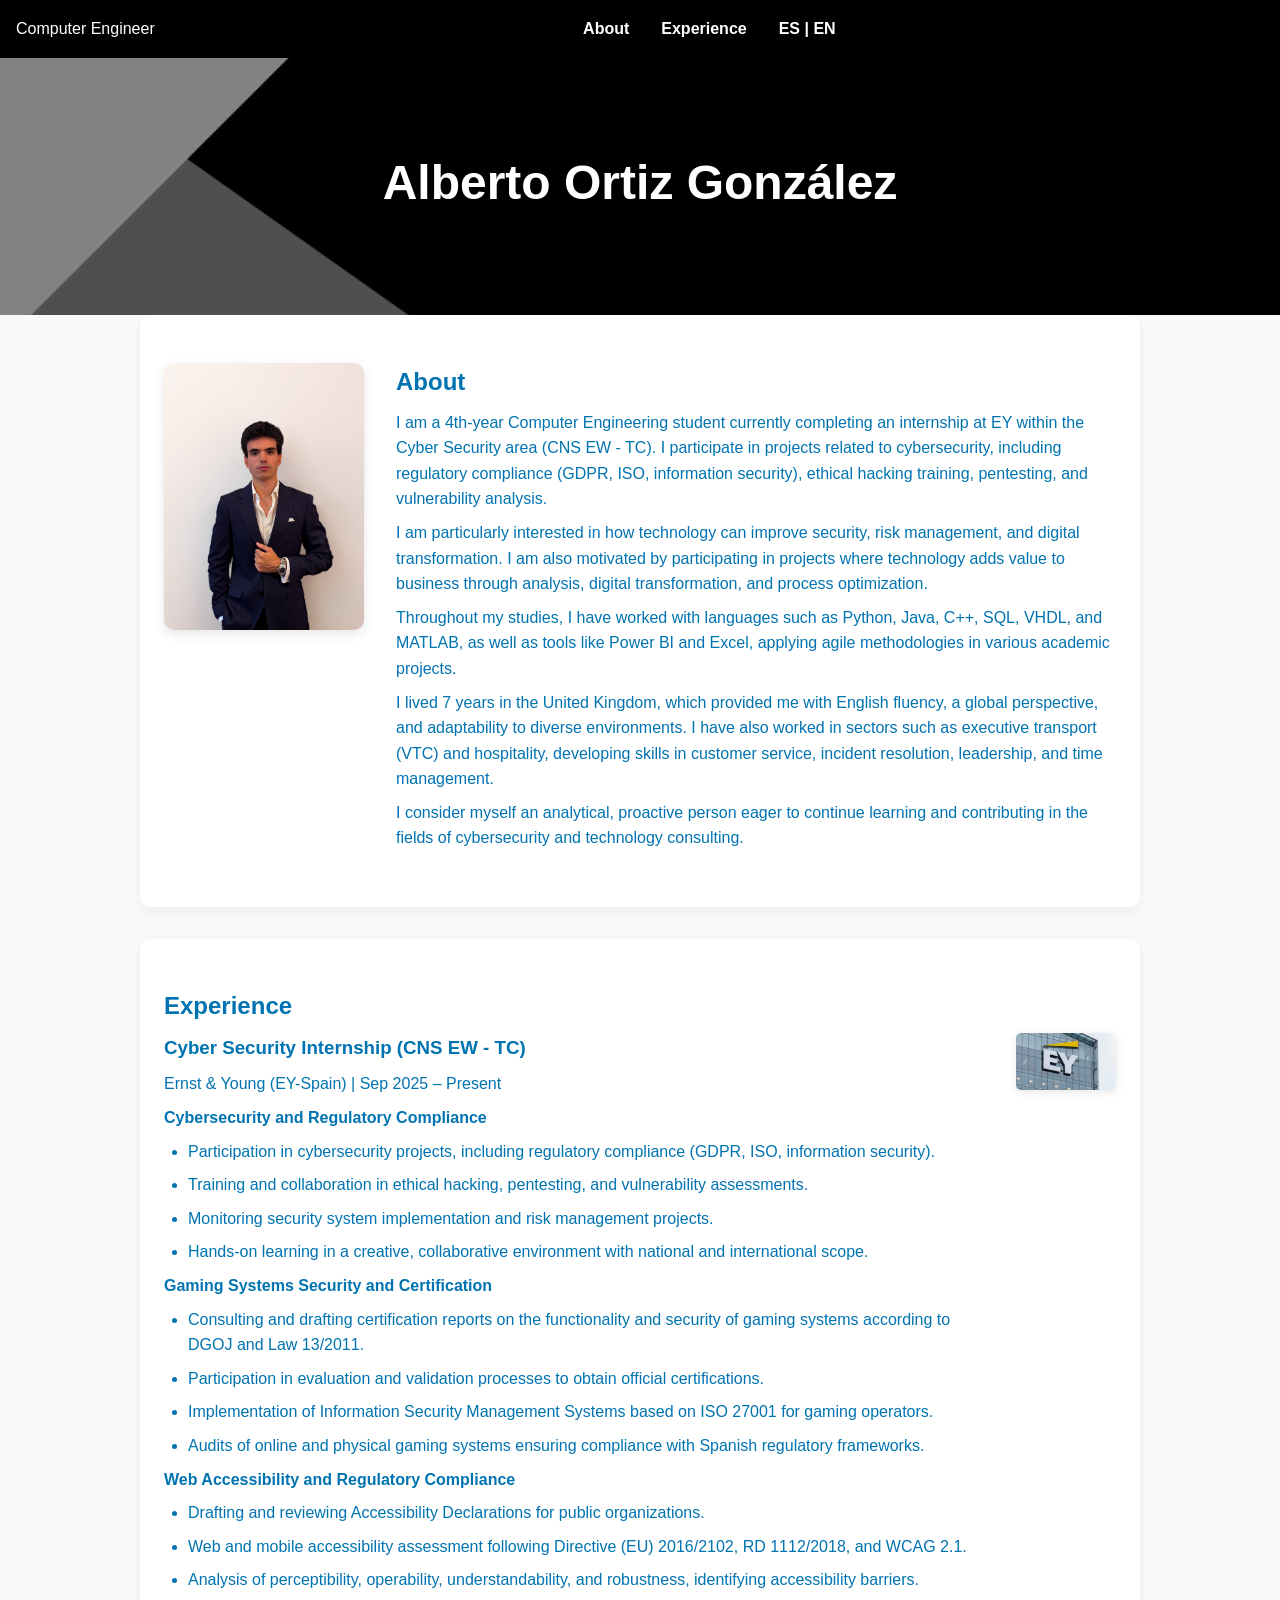
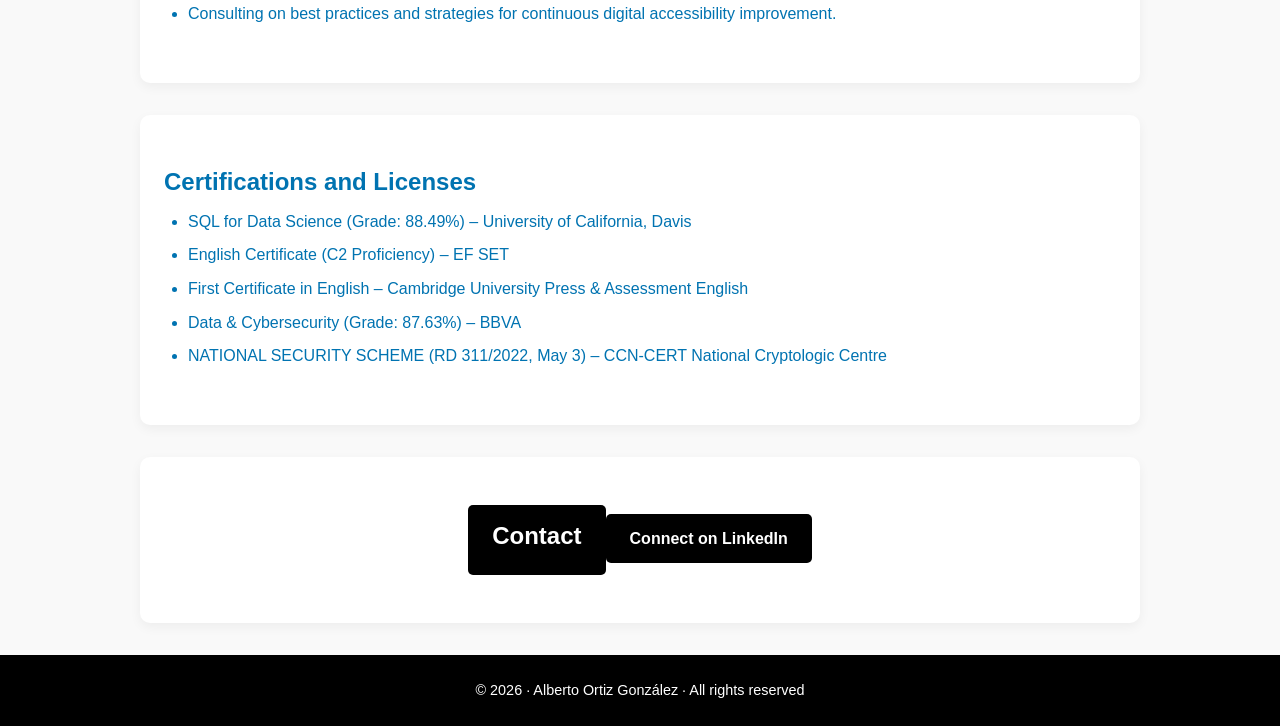
==== indexEN.html @ 2278880a "Add initial HTML structure for personal website" ====
<!DOCTYPE html>
<html lang="en">
<head>
<meta charset="UTF-8">
<meta name="viewport" content="width=device-width, initial-scale=1.0">
<title>Alberto Ortiz González</title>

<!-- Favicon -->
<link rel="icon" type="image/png" href="img/favicon.png" />

<style>
/* Reset */
* {
    margin: 0;
    padding: 0;
    box-sizing: border-box;
    font-family: Arial, sans-serif;
}

body {
    line-height: 1.6;
    background-color: #f9f9f9;
    color: #333;
}

a {
    text-decoration: none;
    color: #0073b1;
}

h1,h2,h3,h4 {
    margin-bottom: 0.5rem;
}

p, li {
    margin-bottom: 0.5rem;
}

ul {
    padding-left: 1.5rem;
}

/* Header */
header {
    background-color: #000;
    color: #fff;
    display: flex;
    justify-content: space-between;
    align-items: center;
    padding: 1rem;
    position: sticky;
    top: 0;
    z-index: 1000;
}

.nav-links {
    display: flex;
    gap: 2rem;
    align-items: center;
}

.nav-links a {
    color: #fff;
    font-weight: bold;
}

.nav-links a:hover {
    text-decoration: underline;
}

/* Language selector */
.lang-switch {
    color: #fff;
    font-weight: bold;
    cursor: pointer;
}

.lang-switch span {
    margin-left: 8px;
}

.lang-switch span:hover {
    text-decoration: underline;
}

/* Hamburger */
.menu-toggle {
    display: none;
    flex-direction: column;
    cursor: pointer;
    gap: 4px;
}

.menu-toggle span {
    width: 25px;
    height: 3px;
    background-color: #fff;
    display: block;
}

/* Hero */
.hero-banner {
    background-image: url('img/banner.jpeg');
    background-size: cover;
    background-position: center;
    background-repeat: no-repeat;
    padding: 6rem 1rem;
    text-align: center;
    color: #fff;
    position: relative;
}

.hero-banner::after {
    content: "";
    position: absolute;
    top:0;
    left:0;
    width:100%;
    height:100%;
    background: rgba(0,0,0,0.4);
    z-index: 1;
}

.hero-banner h1 {
    position: relative;
    z-index: 2;
    font-size: 3rem;
    line-height: 1.2;
}

/* Sections */
section {
    padding: 3rem 1.5rem;
    max-width: 1000px;
    margin: 0 auto 2rem auto;
    background-color: #fff;
    border-radius: 10px;
    box-shadow: 0 4px 12px rgba(0,0,0,0.05);
}

/* About */
.about-block {
    display: flex;
    gap: 2rem;
    flex-wrap: wrap;
    align-items: flex-start;
}

.about-img img {
    width: 200px;
    border-radius: 10px;
    object-fit: cover;
    box-shadow: 0 4px 12px rgba(0,0,0,0.1);
}

.about-text {
    flex: 1;
}

/* Experience */
.experience-block {
    display: flex;
    gap: 1.5rem;
    flex-wrap: wrap;
    align-items: flex-start;
}

.experience-text {
    flex: 1;
}

.experience-img img {
    width: 100px;
    border-radius: 5px;
    object-fit: contain;
    box-shadow: 0 2px 8px rgba(0,0,0,0.1);
}

/* Contact */
.contact {
    text-align: center;
    padding: 3rem 1.5rem;
    background-color: #fff;
    color: #333;
    border-radius: 10px;
    box-shadow: 0 4px 12px rgba(0,0,0,0.05);
}

.contact a {
    display: inline-block;
    background-color: #000;
    color: #fff;
    padding: 0.75rem 1.5rem;
    border-radius: 5px;
    font-weight: bold;
    transition: 0.3s;
}

.contact a:hover {
    background-color: #333;
}

/* Footer */
footer {
    background-color: #000;
    color: #fff;
    text-align: center;
    padding: 1.5rem;
    margin-top: 2rem;
    font-size: 0.9rem;
}

/* Responsive */
@media (max-width: 800px) {
    .nav-links {
        display: none;
        flex-direction: column;
        gap: 1rem;
        width: 100%;
        text-align: center;
        background-color: #000;
        position: absolute;
        top: 100%;
        left: 0;
        padding: 1rem 0;
    }

    .nav-links.show {
        display: flex;
    }

    .menu-toggle {
        display: flex;
    }

    .about-block, .experience-block {
        flex-direction: column;
        align-items: center;
    }

    .about-img img, .experience-img img {
        margin-bottom: 1rem;
    }

    .hero-banner h1 {
        font-size: 2rem;
    }
}
</style>
</head>
<body>

<header>
    <div>Computer Engineer</div>

    <div class="menu-toggle" onclick="toggleMenu()">
        <span></span><span></span><span></span>
    </div>

    <nav class="nav-links">
        <a href="#about">About</a>
        <a href="#experience">Experience</a>
        <a href="#class="lang-switch">
            <span onclick="window.location.href='indexES.html'">ES</span> |
            <span>EN</span>
        </div>
    </nav>
</header>

<div class="hero-banner">
    <h1>Alberto Ortiz González</h1>
</div>

<!-- ABOUT -->
<section id="about">
    <div class="about-block">
        <div class="about-img">
            <img src="img/mi-foto.jpg" alt="Picture of Alberto Ortiz">
        </div>

        <div class="about-text">
            <h2>About</h2>

            <p>I am a 4th-year Computer Engineering student currently completing an internship at EY within the Cyber Security area (CNS EW - TC). I participate in projects related to cybersecurity, including regulatory compliance (GDPR, ISO, information security), ethical hacking training, pentesting, and vulnerability analysis.</p>

            <p>I am particularly interested in how technology can improve security, risk management, and digital transformation. I am also motivated by participating in projects where technology adds value to business through analysis, digital transformation, and process optimization.</p>

            <p>Throughout my studies, I have worked with languages such as Python, Java, C++, SQL, VHDL, and MATLAB, as well as tools like Power BI and Excel, applying agile methodologies in various academic projects.</p>

            <p>I lived 7 years in the United Kingdom, which provided me with English fluency, a global perspective, and adaptability to diverse environments. I have also worked in sectors such as executive transport (VTC) and hospitality, developing skills in customer service, incident resolution, leadership, and time management.</p>

            <p>I consider myself an analytical, proactive person eager to continue learning and contributing in the fields of cybersecurity and technology consulting.</p>
        </div>
    </div>
</section>

<!-- EXPERIENCE -->
<section id="experience">
    <h2>Experience</h2>

    <div class="experience-block">
        <div class="experience-text">

            <h3>Cyber Security Internship (CNS EW - TC)</h3>
            <p>Ernst & Young (EY-Spain) | Sep 2025 – Present</p>

            <h4>Cybersecurity and Regulatory Compliance</h4>
            <ul>
                <li>Participation in cybersecurity projects, including regulatory compliance (GDPR, ISO, information security).</li>
                <li>Training and collaboration in ethical hacking, pentesting, and vulnerability assessments.</li>
                <li>Monitoring security system implementation and risk management projects.</li>
                <li>Hands-on learning in a creative, collaborative environment with national and international scope.</li>
            </ul>

            <h4>Gaming Systems Security and Certification</h4>
            <ul>
                <li>Consulting and drafting certification reports on the functionality and security of gaming systems according to DGOJ and Law 13/2011.</li>
                <li>Participation in evaluation and validation processes to obtain official certifications.</li>
                <li>Implementation of Information Security Management Systems based on ISO 27001 for gaming operators.</li>
                <li>Audits of online and physical gaming systems ensuring compliance with Spanish regulatory frameworks.</li>
            </ul>

            <h4>Web Accessibility and Regulatory Compliance</h4>
            <ul>
                <li>Drafting and reviewing Accessibility Declarations for public organizations.</li>
                <li>Web and mobile accessibility assessment following Directive (EU) 2016/2102, RD 1112/2018, and WCAG 2.1.</li>
                <li>Analysis of perceptibility, operability, understandability, and robustness, identifying accessibility barriers.</li>
                <li>Consulting on best practices and strategies for continuous digital accessibility improvement.</li>
            </ul>

        </div>

        <div class="experience-img">
            <img src="img/ey.jpg" alt="EY Logo">
        </div>
    </div>
</section>

<!-- CERTIFICATIONS -->
<section id="certifications">
    <h2>Certifications and Licenses</h2>
    <ul>
        <li>SQL for Data Science (Grade: 88.49%) – University of California, Davis</li>
        <li>English Certificate (C2 Proficiency) – EF SET</li>
        <li>First Certificate in English – Cambridge University Press & Assessment English</li>
        <li>Data & Cybersecurity (Grade: 87.63%) – BBVA</li>
        <li>NATIONAL SECURITY SCHEME (RD 311/2022, May 3) – CCN-CERT National Cryptologic Centre</li>
    </ul>
</section>

<!-- CONTACT -->
<section id="contact" class="contact">
    <h2>Contact</h2>
    <a href="https://www.linkedin.com/in/alberto-ortiz-gonzalez" target="_blank">Connect on LinkedIn</a>
</section>

<!-- FOOTER -->
<footer>
    © 2026 · Alberto Ortiz González · All rights reserved
</footer>

<script>
function toggleMenu() {
    const nav = document.querySelector('.nav-links');
    nav.classList.toggle('show');
}
</script>

</body>
</html>
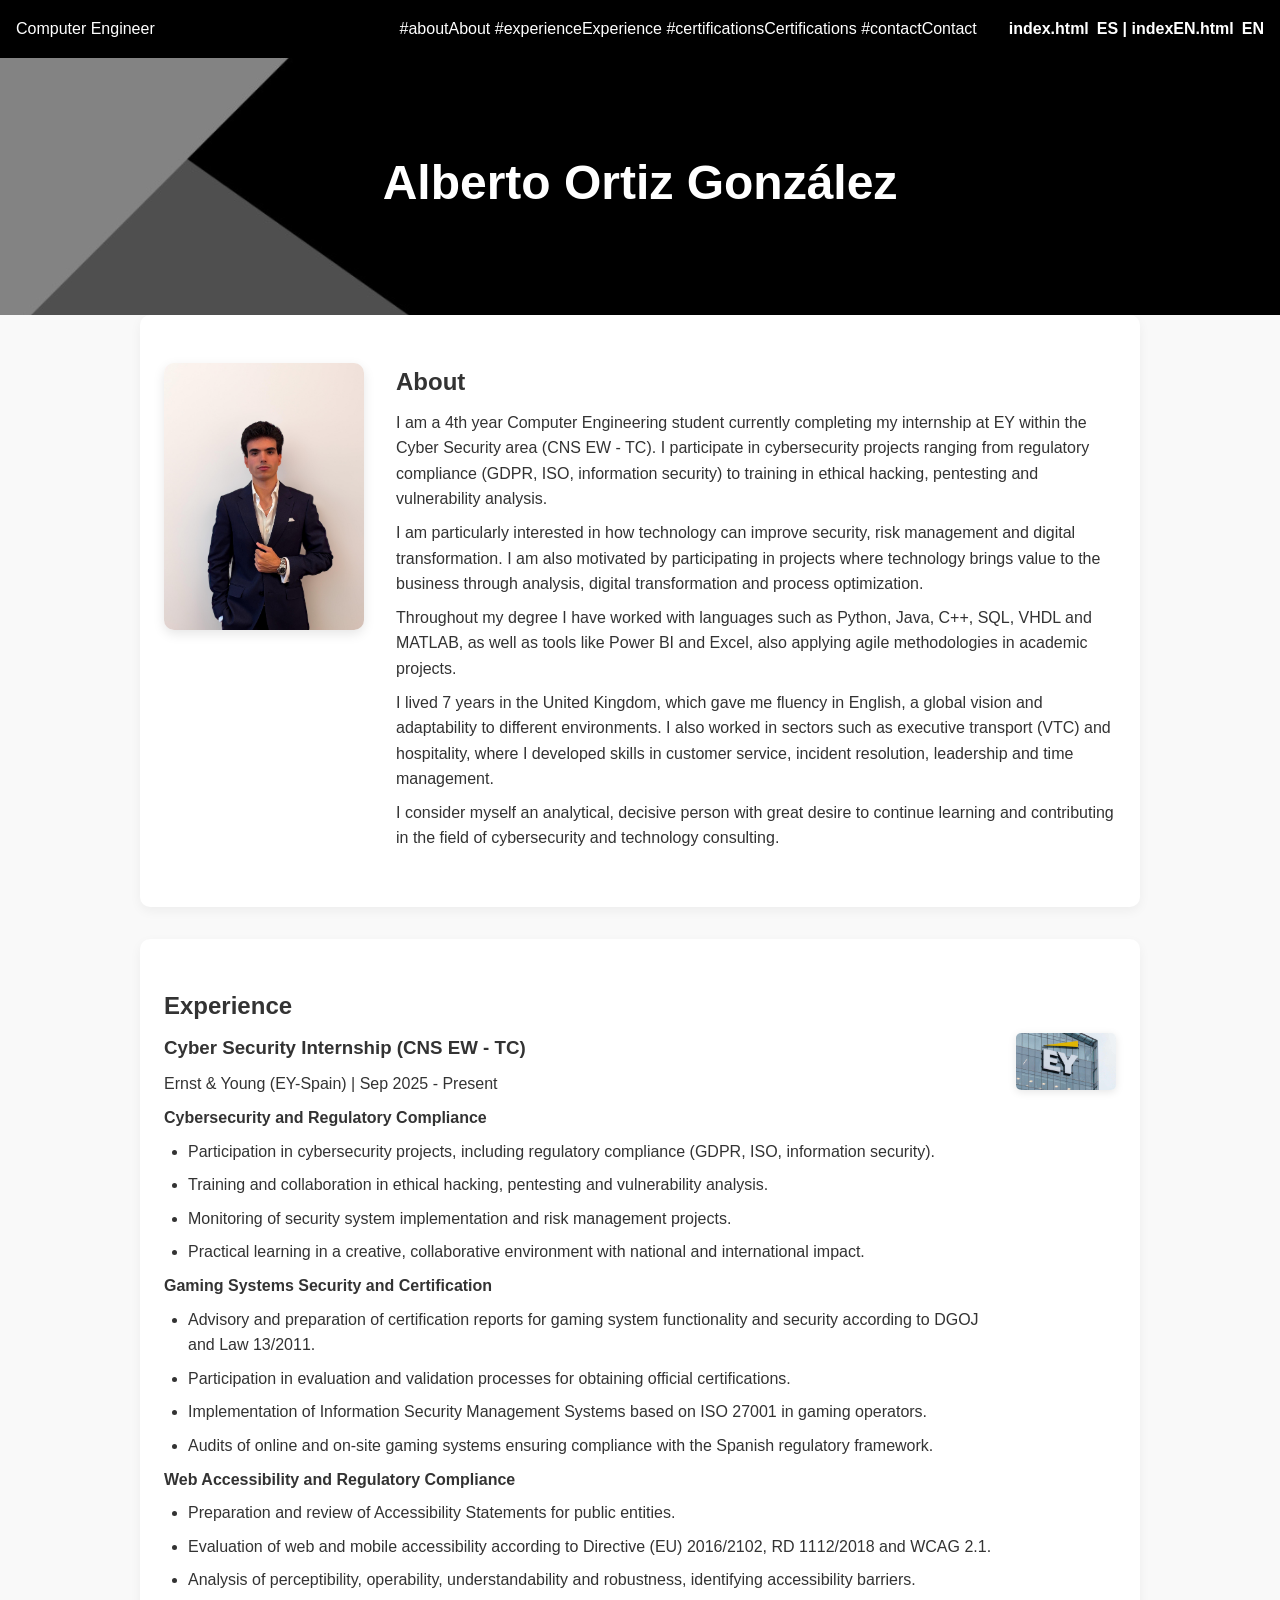
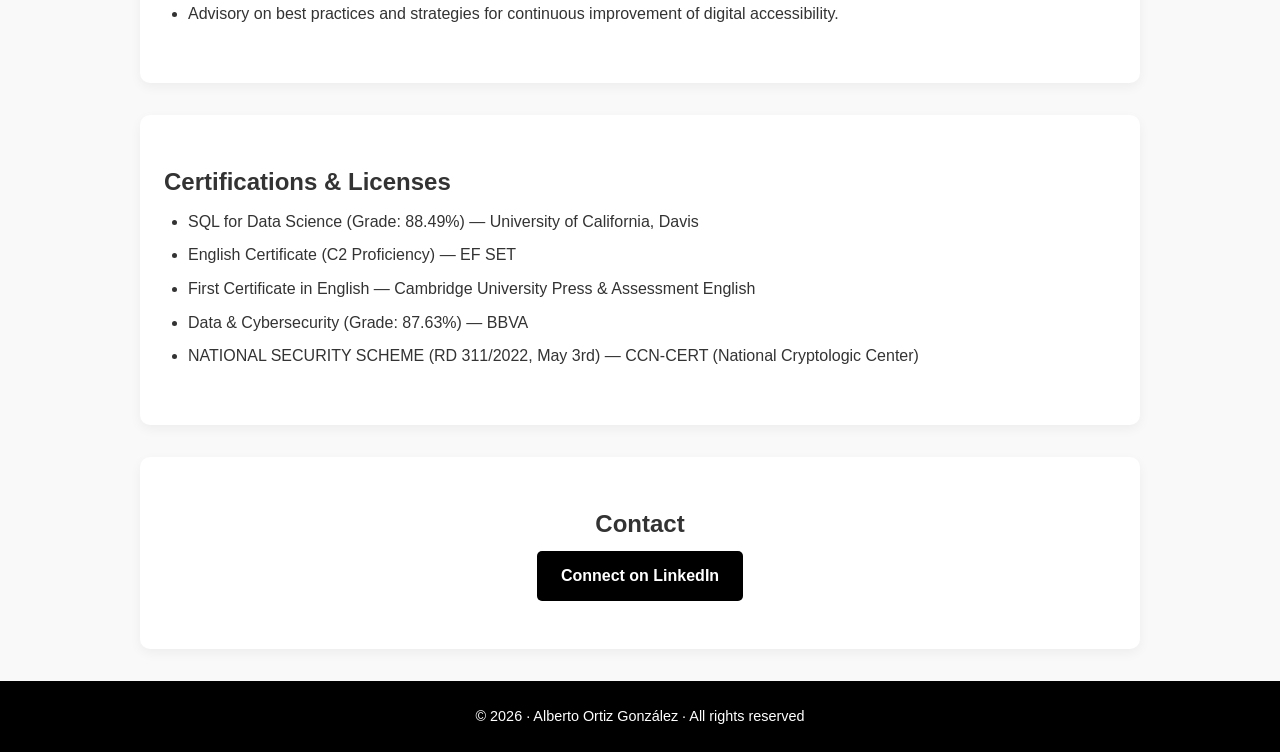
==== commit de4153e0: "Update indexEN.html with SEO and content changes" ====
--- a/indexEN.html
+++ b/indexEN.html
@@ -7,6 +7,10 @@
 
 <!-- Favicon -->
 <link rel="icon" type="image/png" href="img/favicon.png" />
+
+<!-- SEO -->
+<meta name="description" content="Professional portfolio of Alberto Ortiz González, Computer Engineer specializing in Cybersecurity, regulatory compliance, accessibility and ethical hacking.">
+<meta name="author" content="Alberto Ortiz González">
 
 <style>
 /* Reset */
@@ -68,7 +72,7 @@
     text-decoration: underline;
 }
 
-/* Language selector */
+/* Language switch */
 .lang-switch {
     color: #fff;
     font-weight: bold;
@@ -83,7 +87,7 @@
     text-decoration: underline;
 }
 
-/* Hamburger */
+/* Hamburger button */
 .menu-toggle {
     display: none;
     flex-direction: column;
@@ -98,7 +102,7 @@
     display: block;
 }
 
-/* Hero */
+/* Hero banner */
 .hero-banner {
     background-image: url('img/banner.jpeg');
     background-size: cover;
@@ -174,6 +178,11 @@
     border-radius: 5px;
     object-fit: contain;
     box-shadow: 0 2px 8px rgba(0,0,0,0.1);
+}
+
+/* Certifications */
+.certifications ul {
+    list-style-type: disc;
 }
 
 /* Contact */
@@ -247,6 +256,7 @@
     }
 }
 </style>
+
 </head>
 <body>
 
@@ -258,76 +268,73 @@
     </div>
 
     <nav class="nav-links">
-        <a href="#about">About</a>
-        <a href="#experience">Experience</a>
-        <a href="#class="lang-switch">
-            <span onclick="window.location.href='indexES.html'">ES</span> |
-            <span>EN</span>
+        #aboutAbout</a>
+        #experienceExperience</a>
+        #certificationsCertifications</a>
+        #contactContact</a>
+        
+        <!-- Languages -->
+        <div class="lang-switch">
+            index.html<span>ES</span></a> |
+            indexEN.html<span>EN</span></a>
         </div>
     </nav>
 </header>
 
+<!-- Hero banner -->
 <div class="hero-banner">
     <h1>Alberto Ortiz González</h1>
 </div>
 
-<!-- ABOUT -->
+<!-- About Section -->
 <section id="about">
     <div class="about-block">
         <div class="about-img">
-            <img src="img/mi-foto.jpg" alt="Picture of Alberto Ortiz">
-        </div>
-
+            <img src="img/mi-foto.jpg" alt="Alberto Ortiz Photo">
+        </div>
         <div class="about-text">
             <h2>About</h2>
-
-            <p>I am a 4th-year Computer Engineering student currently completing an internship at EY within the Cyber Security area (CNS EW - TC). I participate in projects related to cybersecurity, including regulatory compliance (GDPR, ISO, information security), ethical hacking training, pentesting, and vulnerability analysis.</p>
-
-            <p>I am particularly interested in how technology can improve security, risk management, and digital transformation. I am also motivated by participating in projects where technology adds value to business through analysis, digital transformation, and process optimization.</p>
-
-            <p>Throughout my studies, I have worked with languages such as Python, Java, C++, SQL, VHDL, and MATLAB, as well as tools like Power BI and Excel, applying agile methodologies in various academic projects.</p>
-
-            <p>I lived 7 years in the United Kingdom, which provided me with English fluency, a global perspective, and adaptability to diverse environments. I have also worked in sectors such as executive transport (VTC) and hospitality, developing skills in customer service, incident resolution, leadership, and time management.</p>
-
-            <p>I consider myself an analytical, proactive person eager to continue learning and contributing in the fields of cybersecurity and technology consulting.</p>
+            <p>I am a 4th year Computer Engineering student currently completing my internship at EY within the Cyber Security area (CNS EW - TC). I participate in cybersecurity projects ranging from regulatory compliance (GDPR, ISO, information security) to training in ethical hacking, pentesting and vulnerability analysis.</p>
+            <p>I am particularly interested in how technology can improve security, risk management and digital transformation. I am also motivated by participating in projects where technology brings value to the business through analysis, digital transformation and process optimization.</p>
+            <p>Throughout my degree I have worked with languages such as Python, Java, C++, SQL, VHDL and MATLAB, as well as tools like Power BI and Excel, also applying agile methodologies in academic projects.</p>
+            <p>I lived 7 years in the United Kingdom, which gave me fluency in English, a global vision and adaptability to different environments. I also worked in sectors such as executive transport (VTC) and hospitality, where I developed skills in customer service, incident resolution, leadership and time management.</p>
+            <p>I consider myself an analytical, decisive person with great desire to continue learning and contributing in the field of cybersecurity and technology consulting.</p>
         </div>
     </div>
 </section>
 
-<!-- EXPERIENCE -->
+<!-- Experience Section -->
 <section id="experience">
     <h2>Experience</h2>
 
     <div class="experience-block">
         <div class="experience-text">
-
             <h3>Cyber Security Internship (CNS EW - TC)</h3>
-            <p>Ernst & Young (EY-Spain) | Sep 2025 – Present</p>
+            <p>Ernst &amp; Young (EY-Spain) | Sep 2025 - Present</p>
 
             <h4>Cybersecurity and Regulatory Compliance</h4>
             <ul>
                 <li>Participation in cybersecurity projects, including regulatory compliance (GDPR, ISO, information security).</li>
-                <li>Training and collaboration in ethical hacking, pentesting, and vulnerability assessments.</li>
-                <li>Monitoring security system implementation and risk management projects.</li>
-                <li>Hands-on learning in a creative, collaborative environment with national and international scope.</li>
+                <li>Training and collaboration in ethical hacking, pentesting and vulnerability analysis.</li>
+                <li>Monitoring of security system implementation and risk management projects.</li>
+                <li>Practical learning in a creative, collaborative environment with national and international impact.</li>
             </ul>
 
             <h4>Gaming Systems Security and Certification</h4>
             <ul>
-                <li>Consulting and drafting certification reports on the functionality and security of gaming systems according to DGOJ and Law 13/2011.</li>
-                <li>Participation in evaluation and validation processes to obtain official certifications.</li>
-                <li>Implementation of Information Security Management Systems based on ISO 27001 for gaming operators.</li>
-                <li>Audits of online and physical gaming systems ensuring compliance with Spanish regulatory frameworks.</li>
+                <li>Advisory and preparation of certification reports for gaming system functionality and security according to DGOJ and Law 13/2011.</li>
+                <li>Participation in evaluation and validation processes for obtaining official certifications.</li>
+                <li>Implementation of Information Security Management Systems based on ISO 27001 in gaming operators.</li>
+                <li>Audits of online and on-site gaming systems ensuring compliance with the Spanish regulatory framework.</li>
             </ul>
 
             <h4>Web Accessibility and Regulatory Compliance</h4>
             <ul>
-                <li>Drafting and reviewing Accessibility Declarations for public organizations.</li>
-                <li>Web and mobile accessibility assessment following Directive (EU) 2016/2102, RD 1112/2018, and WCAG 2.1.</li>
-                <li>Analysis of perceptibility, operability, understandability, and robustness, identifying accessibility barriers.</li>
-                <li>Consulting on best practices and strategies for continuous digital accessibility improvement.</li>
+                <li>Preparation and review of Accessibility Statements for public entities.</li>
+                <li>Evaluation of web and mobile accessibility according to Directive (EU) 2016/2102, RD 1112/2018 and WCAG 2.1.</li>
+                <li>Analysis of perceptibility, operability, understandability and robustness, identifying accessibility barriers.</li>
+                <li>Advisory on best practices and strategies for continuous improvement of digital accessibility.</li>
             </ul>
-
         </div>
 
         <div class="experience-img">
@@ -336,25 +343,25 @@
     </div>
 </section>
 
-<!-- CERTIFICATIONS -->
+<!-- Certifications Section -->
 <section id="certifications">
-    <h2>Certifications and Licenses</h2>
+    <h2>Certifications & Licenses</h2>
     <ul>
-        <li>SQL for Data Science (Grade: 88.49%) – University of California, Davis</li>
-        <li>English Certificate (C2 Proficiency) – EF SET</li>
-        <li>First Certificate in English – Cambridge University Press & Assessment English</li>
-        <li>Data & Cybersecurity (Grade: 87.63%) – BBVA</li>
-        <li>NATIONAL SECURITY SCHEME (RD 311/2022, May 3) – CCN-CERT National Cryptologic Centre</li>
+        <li>SQL for Data Science (Grade: 88.49%) — University of California, Davis</li>
+        <li>English Certificate (C2 Proficiency) — EF SET</li>
+        <li>First Certificate in English — Cambridge University Press &amp; Assessment English</li>
+        <li>Data & Cybersecurity (Grade: 87.63%) — BBVA</li>
+        <li>NATIONAL SECURITY SCHEME (RD 311/2022, May 3rd) — CCN-CERT (National Cryptologic Center)</li>
     </ul>
 </section>
 
-<!-- CONTACT -->
+<!-- Contact Section -->
 <section id="contact" class="contact">
     <h2>Contact</h2>
     <a href="https://www.linkedin.com/in/alberto-ortiz-gonzalez" target="_blank">Connect on LinkedIn</a>
 </section>
 
-<!-- FOOTER -->
+<!-- Footer -->
 <footer>
     © 2026 · Alberto Ortiz González · All rights reserved
 </footer>
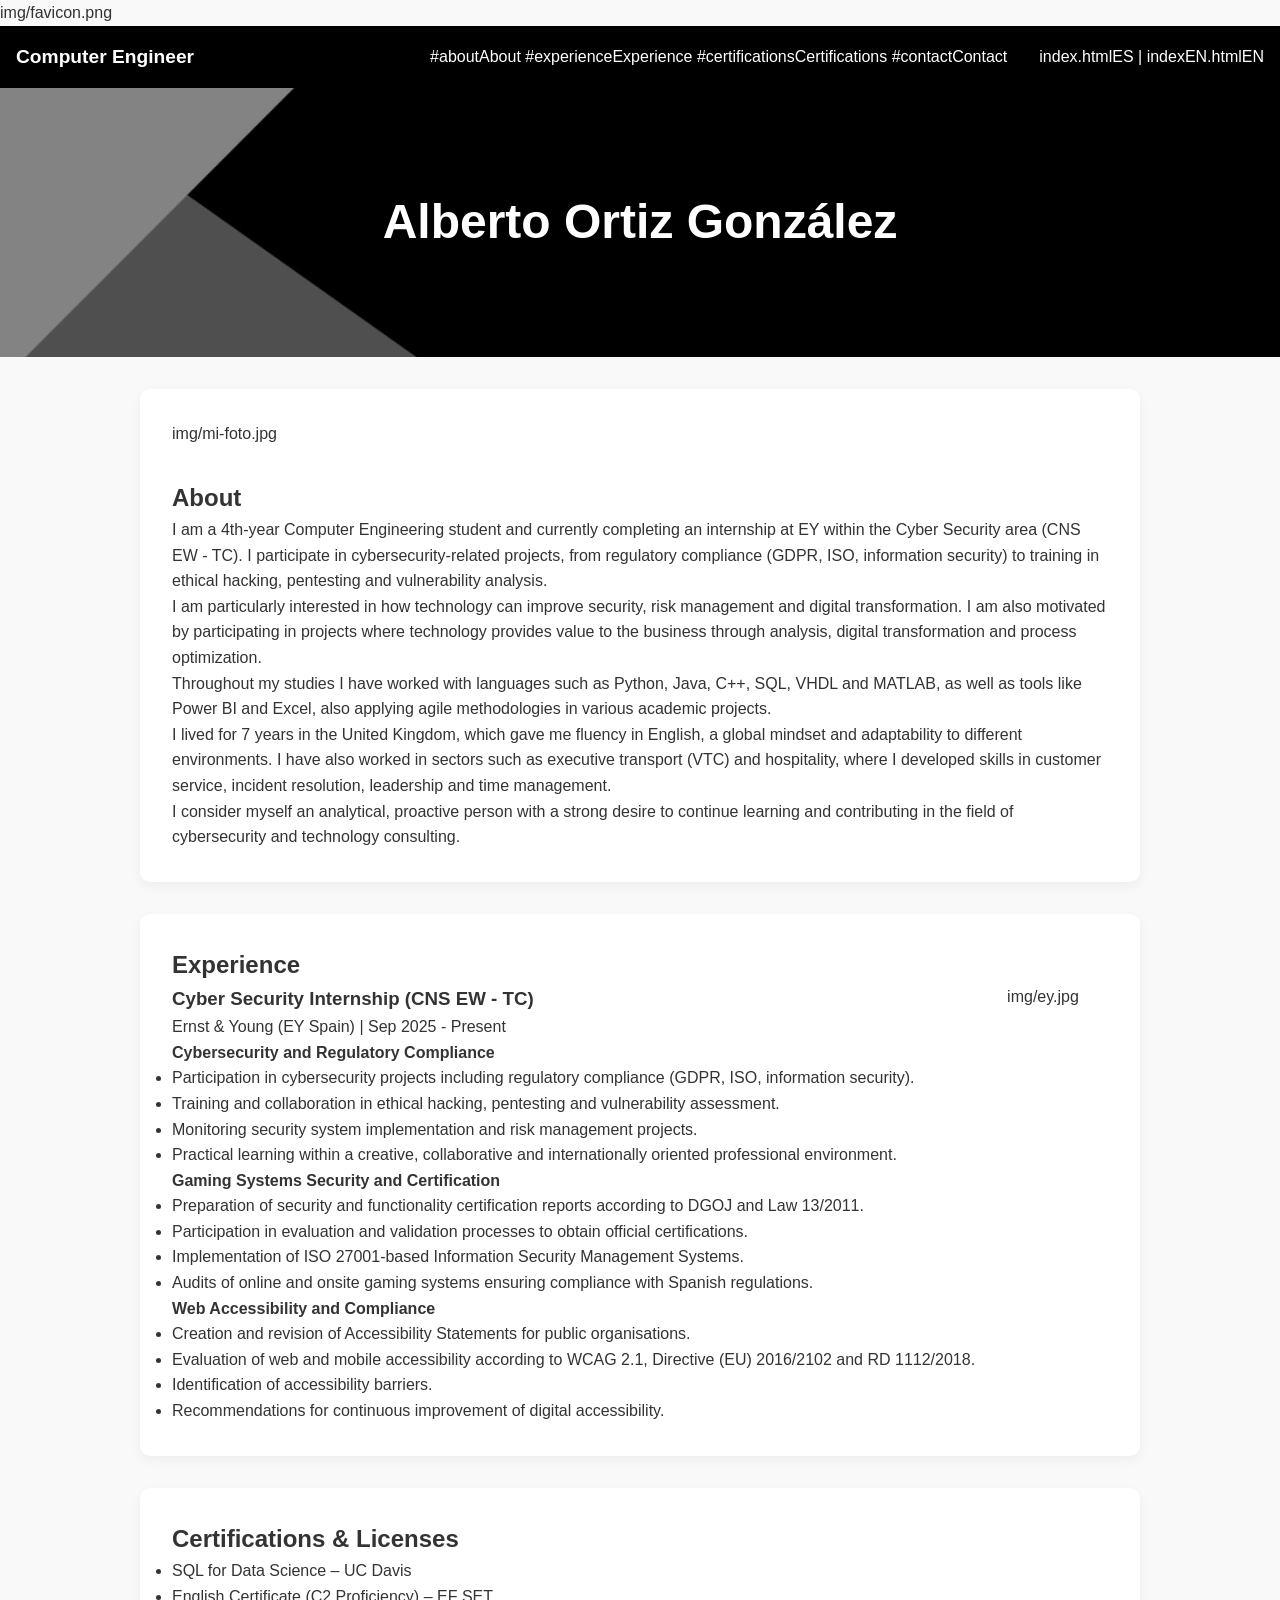
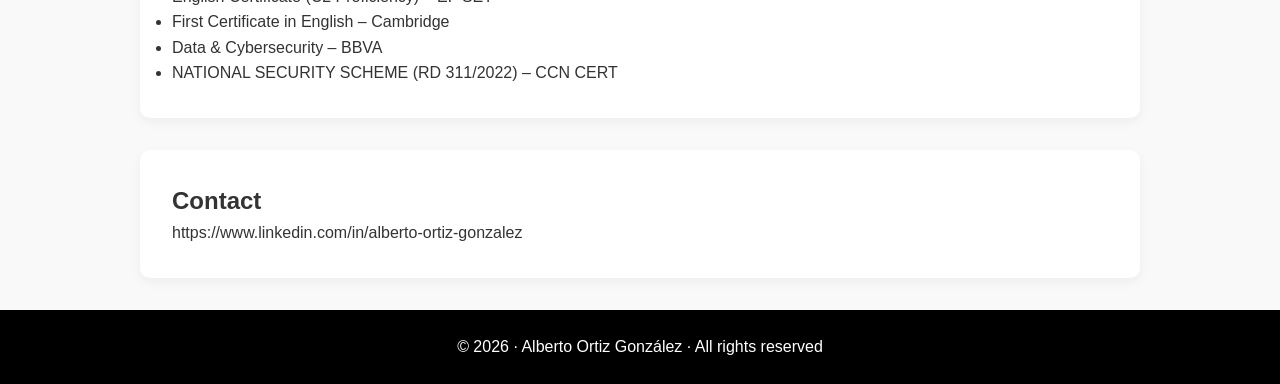
==== commit e8fd682c: "Update indexEN.html with content and style changes" ====
--- a/indexEN.html
+++ b/indexEN.html
@@ -6,14 +6,14 @@
 <title>Alberto Ortiz González</title>
 
 <!-- Favicon -->
-<link rel="icon" type="image/png" href="img/favicon.png" />
+img/favicon.png
 
 <!-- SEO -->
-<meta name="description" content="Professional portfolio of Alberto Ortiz González, Computer Engineer specializing in Cybersecurity, regulatory compliance, accessibility and ethical hacking.">
+<meta name="description" content="Professional portfolio of Alberto Ortiz González, Computer Engineer specialized in Cybersecurity, regulatory compliance, accessibility and pentesting.">
 <meta name="author" content="Alberto Ortiz González">
 
 <style>
-/* Reset */
+/* Reset básico */
 * {
     margin: 0;
     padding: 0;
@@ -29,19 +29,7 @@
 
 a {
     text-decoration: none;
-    color: #0073b1;
-}
-
-h1,h2,h3,h4 {
-    margin-bottom: 0.5rem;
-}
-
-p, li {
-    margin-bottom: 0.5rem;
-}
-
-ul {
-    padding-left: 1.5rem;
+    color: #fff;
 }
 
 /* Header */
@@ -57,6 +45,11 @@
     z-index: 1000;
 }
 
+header .title {
+    font-size: 1.2rem;
+    font-weight: bold;
+}
+
 .nav-links {
     display: flex;
     gap: 2rem;
@@ -64,42 +57,64 @@
 }
 
 .nav-links a {
-    color: #fff;
     font-weight: bold;
+    color: #fff;
 }
 
 .nav-links a:hover {
     text-decoration: underline;
 }
 
-/* Language switch */
-.lang-switch {
-    color: #fff;
+/* Idiomas */
+.lang-switch a {
     font-weight: bold;
-    cursor: pointer;
-}
-
-.lang-switch span {
-    margin-left: 8px;
-}
-
-.lang-switch span:hover {
+    color: #fff;
+}
+
+.lang-switch a:hover {
     text-decoration: underline;
 }
 
-/* Hamburger button */
+/* Botón hamburguesa */
 .menu-toggle {
     display: none;
     flex-direction: column;
+    gap: 4px;
     cursor: pointer;
-    gap: 4px;
 }
 
 .menu-toggle span {
     width: 25px;
     height: 3px;
-    background-color: #fff;
-    display: block;
+    background: white;
+}
+
+/* Móvil */
+@media (max-width: 800px) {
+    .menu-toggle {
+        display: flex;
+    }
+
+    .nav-links {
+        display: none;
+        position: absolute;
+        top: 100%;
+        left: 0;
+        width: 100%;
+        background: #000;
+        flex-direction: column;
+        text-align: center;
+        padding: 1rem 0;
+    }
+
+    .nav-links.show {
+        display: flex;
+    }
+
+    .nav-links a {
+        padding: 0.8rem 0;
+        width: 100%;
+    }
 }
 
 /* Hero banner */
@@ -107,7 +122,6 @@
     background-image: url('img/banner.jpeg');
     background-size: cover;
     background-position: center;
-    background-repeat: no-repeat;
     padding: 6rem 1rem;
     text-align: center;
     color: #fff;
@@ -117,151 +131,69 @@
 .hero-banner::after {
     content: "";
     position: absolute;
-    top:0;
-    left:0;
-    width:100%;
-    height:100%;
+    inset: 0;
     background: rgba(0,0,0,0.4);
-    z-index: 1;
 }
 
 .hero-banner h1 {
     position: relative;
     z-index: 2;
     font-size: 3rem;
-    line-height: 1.2;
-}
-
-/* Sections */
+}
+
+/* Secciones */
 section {
-    padding: 3rem 1.5rem;
+    background: white;
     max-width: 1000px;
-    margin: 0 auto 2rem auto;
-    background-color: #fff;
+    margin: 2rem auto;
+    padding: 2rem;
     border-radius: 10px;
     box-shadow: 0 4px 12px rgba(0,0,0,0.05);
 }
 
-/* About */
-.about-block {
+.about-block,
+.experience-block {
     display: flex;
     gap: 2rem;
     flex-wrap: wrap;
-    align-items: flex-start;
-}
-
-.about-img img {
+}
+
+.about-img img,
+.experience-img img {
     width: 200px;
     border-radius: 10px;
-    object-fit: cover;
     box-shadow: 0 4px 12px rgba(0,0,0,0.1);
 }
 
-.about-text {
-    flex: 1;
-}
-
-/* Experience */
-.experience-block {
-    display: flex;
-    gap: 1.5rem;
-    flex-wrap: wrap;
-    align-items: flex-start;
-}
-
-.experience-text {
-    flex: 1;
-}
-
 .experience-img img {
-    width: 100px;
+    width: 120px;
+}
+
+/* Contact */
+.contact a {
+    background: #000;
+    color: white;
+    padding: 1rem 2rem;
+    display: inline-block;
     border-radius: 5px;
-    object-fit: contain;
-    box-shadow: 0 2px 8px rgba(0,0,0,0.1);
-}
-
-/* Certifications */
-.certifications ul {
-    list-style-type: disc;
-}
-
-/* Contact */
-.contact {
-    text-align: center;
-    padding: 3rem 1.5rem;
-    background-color: #fff;
-    color: #333;
-    border-radius: 10px;
-    box-shadow: 0 4px 12px rgba(0,0,0,0.05);
-}
-
-.contact a {
-    display: inline-block;
-    background-color: #000;
-    color: #fff;
-    padding: 0.75rem 1.5rem;
-    border-radius: 5px;
-    font-weight: bold;
-    transition: 0.3s;
-}
-
-.contact a:hover {
-    background-color: #333;
+    margin-top: 1rem;
 }
 
 /* Footer */
 footer {
-    background-color: #000;
-    color: #fff;
+    background: #000;
+    color: white;
     text-align: center;
     padding: 1.5rem;
     margin-top: 2rem;
-    font-size: 0.9rem;
-}
-
-/* Responsive */
-@media (max-width: 800px) {
-    .nav-links {
-        display: none;
-        flex-direction: column;
-        gap: 1rem;
-        width: 100%;
-        text-align: center;
-        background-color: #000;
-        position: absolute;
-        top: 100%;
-        left: 0;
-        padding: 1rem 0;
-    }
-
-    .nav-links.show {
-        display: flex;
-    }
-
-    .menu-toggle {
-        display: flex;
-    }
-
-    .about-block, .experience-block {
-        flex-direction: column;
-        align-items: center;
-    }
-
-    .about-img img, .experience-img img {
-        margin-bottom: 1rem;
-    }
-
-    .hero-banner h1 {
-        font-size: 2rem;
-    }
 }
 </style>
-
 </head>
+
 <body>
 
 <header>
-    <div>Computer Engineer</div>
+    <div class="title">Computer Engineer</div>
 
     <div class="menu-toggle" onclick="toggleMenu()">
         <span></span><span></span><span></span>
@@ -272,104 +204,95 @@
         #experienceExperience</a>
         #certificationsCertifications</a>
         #contactContact</a>
-        
-        <!-- Languages -->
+
         <div class="lang-switch">
-            index.html<span>ES</span></a> |
-            indexEN.html<span>EN</span></a>
+            index.htmlES</a> |
+            indexEN.htmlEN</a>
         </div>
     </nav>
 </header>
 
-<!-- Hero banner -->
 <div class="hero-banner">
     <h1>Alberto Ortiz González</h1>
 </div>
 
-<!-- About Section -->
 <section id="about">
     <div class="about-block">
         <div class="about-img">
-            <img src="img/mi-foto.jpg" alt="Alberto Ortiz Photo">
-        </div>
-        <div class="about-text">
+            img/mi-foto.jpg
+        </div>
+        <div>
             <h2>About</h2>
-            <p>I am a 4th year Computer Engineering student currently completing my internship at EY within the Cyber Security area (CNS EW - TC). I participate in cybersecurity projects ranging from regulatory compliance (GDPR, ISO, information security) to training in ethical hacking, pentesting and vulnerability analysis.</p>
-            <p>I am particularly interested in how technology can improve security, risk management and digital transformation. I am also motivated by participating in projects where technology brings value to the business through analysis, digital transformation and process optimization.</p>
-            <p>Throughout my degree I have worked with languages such as Python, Java, C++, SQL, VHDL and MATLAB, as well as tools like Power BI and Excel, also applying agile methodologies in academic projects.</p>
-            <p>I lived 7 years in the United Kingdom, which gave me fluency in English, a global vision and adaptability to different environments. I also worked in sectors such as executive transport (VTC) and hospitality, where I developed skills in customer service, incident resolution, leadership and time management.</p>
-            <p>I consider myself an analytical, decisive person with great desire to continue learning and contributing in the field of cybersecurity and technology consulting.</p>
+            <p>I am a 4th-year Computer Engineering student and currently completing an internship at EY within the Cyber Security area (CNS EW - TC). I participate in cybersecurity-related projects, from regulatory compliance (GDPR, ISO, information security) to training in ethical hacking, pentesting and vulnerability analysis.</p>
+            <p>I am particularly interested in how technology can improve security, risk management and digital transformation. I am also motivated by participating in projects where technology provides value to the business through analysis, digital transformation and process optimization.</p>
+            <p>Throughout my studies I have worked with languages such as Python, Java, C++, SQL, VHDL and MATLAB, as well as tools like Power BI and Excel, also applying agile methodologies in various academic projects.</p>
+            <p>I lived for 7 years in the United Kingdom, which gave me fluency in English, a global mindset and adaptability to different environments. I have also worked in sectors such as executive transport (VTC) and hospitality, where I developed skills in customer service, incident resolution, leadership and time management.</p>
+            <p>I consider myself an analytical, proactive person with a strong desire to continue learning and contributing in the field of cybersecurity and technology consulting.</p>
         </div>
     </div>
 </section>
 
-<!-- Experience Section -->
 <section id="experience">
     <h2>Experience</h2>
-
     <div class="experience-block">
-        <div class="experience-text">
+        <div>
             <h3>Cyber Security Internship (CNS EW - TC)</h3>
-            <p>Ernst &amp; Young (EY-Spain) | Sep 2025 - Present</p>
+            <p>Ernst & Young (EY Spain) | Sep 2025 - Present</p>
 
             <h4>Cybersecurity and Regulatory Compliance</h4>
             <ul>
-                <li>Participation in cybersecurity projects, including regulatory compliance (GDPR, ISO, information security).</li>
-                <li>Training and collaboration in ethical hacking, pentesting and vulnerability analysis.</li>
-                <li>Monitoring of security system implementation and risk management projects.</li>
-                <li>Practical learning in a creative, collaborative environment with national and international impact.</li>
+                <li>Participation in cybersecurity projects including regulatory compliance (GDPR, ISO, information security).</li>
+                <li>Training and collaboration in ethical hacking, pentesting and vulnerability assessment.</li>
+                <li>Monitoring security system implementation and risk management projects.</li>
+                <li>Practical learning within a creative, collaborative and internationally oriented professional environment.</li>
             </ul>
 
             <h4>Gaming Systems Security and Certification</h4>
             <ul>
-                <li>Advisory and preparation of certification reports for gaming system functionality and security according to DGOJ and Law 13/2011.</li>
-                <li>Participation in evaluation and validation processes for obtaining official certifications.</li>
-                <li>Implementation of Information Security Management Systems based on ISO 27001 in gaming operators.</li>
-                <li>Audits of online and on-site gaming systems ensuring compliance with the Spanish regulatory framework.</li>
+                <li>Preparation of security and functionality certification reports according to DGOJ and Law 13/2011.</li>
+                <li>Participation in evaluation and validation processes to obtain official certifications.</li>
+                <li>Implementation of ISO 27001-based Information Security Management Systems.</li>
+                <li>Audits of online and onsite gaming systems ensuring compliance with Spanish regulations.</li>
             </ul>
 
-            <h4>Web Accessibility and Regulatory Compliance</h4>
+            <h4>Web Accessibility and Compliance</h4>
             <ul>
-                <li>Preparation and review of Accessibility Statements for public entities.</li>
-                <li>Evaluation of web and mobile accessibility according to Directive (EU) 2016/2102, RD 1112/2018 and WCAG 2.1.</li>
-                <li>Analysis of perceptibility, operability, understandability and robustness, identifying accessibility barriers.</li>
-                <li>Advisory on best practices and strategies for continuous improvement of digital accessibility.</li>
+                <li>Creation and revision of Accessibility Statements for public organisations.</li>
+                <li>Evaluation of web and mobile accessibility according to WCAG 2.1, Directive (EU) 2016/2102 and RD 1112/2018.</li>
+                <li>Identification of accessibility barriers.</li>
+                <li>Recommendations for continuous improvement of digital accessibility.</li>
             </ul>
         </div>
 
         <div class="experience-img">
-            <img src="img/ey.jpg" alt="EY Logo">
+            img/ey.jpg
         </div>
     </div>
 </section>
 
-<!-- Certifications Section -->
 <section id="certifications">
     <h2>Certifications & Licenses</h2>
     <ul>
-        <li>SQL for Data Science (Grade: 88.49%) — University of California, Davis</li>
-        <li>English Certificate (C2 Proficiency) — EF SET</li>
-        <li>First Certificate in English — Cambridge University Press &amp; Assessment English</li>
-        <li>Data & Cybersecurity (Grade: 87.63%) — BBVA</li>
-        <li>NATIONAL SECURITY SCHEME (RD 311/2022, May 3rd) — CCN-CERT (National Cryptologic Center)</li>
+        <li>SQL for Data Science – UC Davis</li>
+        <li>English Certificate (C2 Proficiency) – EF SET</li>
+        <li>First Certificate in English – Cambridge</li>
+        <li>Data & Cybersecurity – BBVA</li>
+        <li>NATIONAL SECURITY SCHEME (RD 311/2022) – CCN CERT</li>
     </ul>
 </section>
 
-<!-- Contact Section -->
 <section id="contact" class="contact">
     <h2>Contact</h2>
-    <a href="https://www.linkedin.com/in/alberto-ortiz-gonzalez" target="_blank">Connect on LinkedIn</a>
+    https://www.linkedin.com/in/alberto-ortiz-gonzalez
 </section>
 
-<!-- Footer -->
 <footer>
     © 2026 · Alberto Ortiz González · All rights reserved
 </footer>
 
 <script>
 function toggleMenu() {
-    const nav = document.querySelector('.nav-links');
-    nav.classList.toggle('show');
+    document.querySelector('.nav-links').classList.toggle('show');
 }
 </script>
 
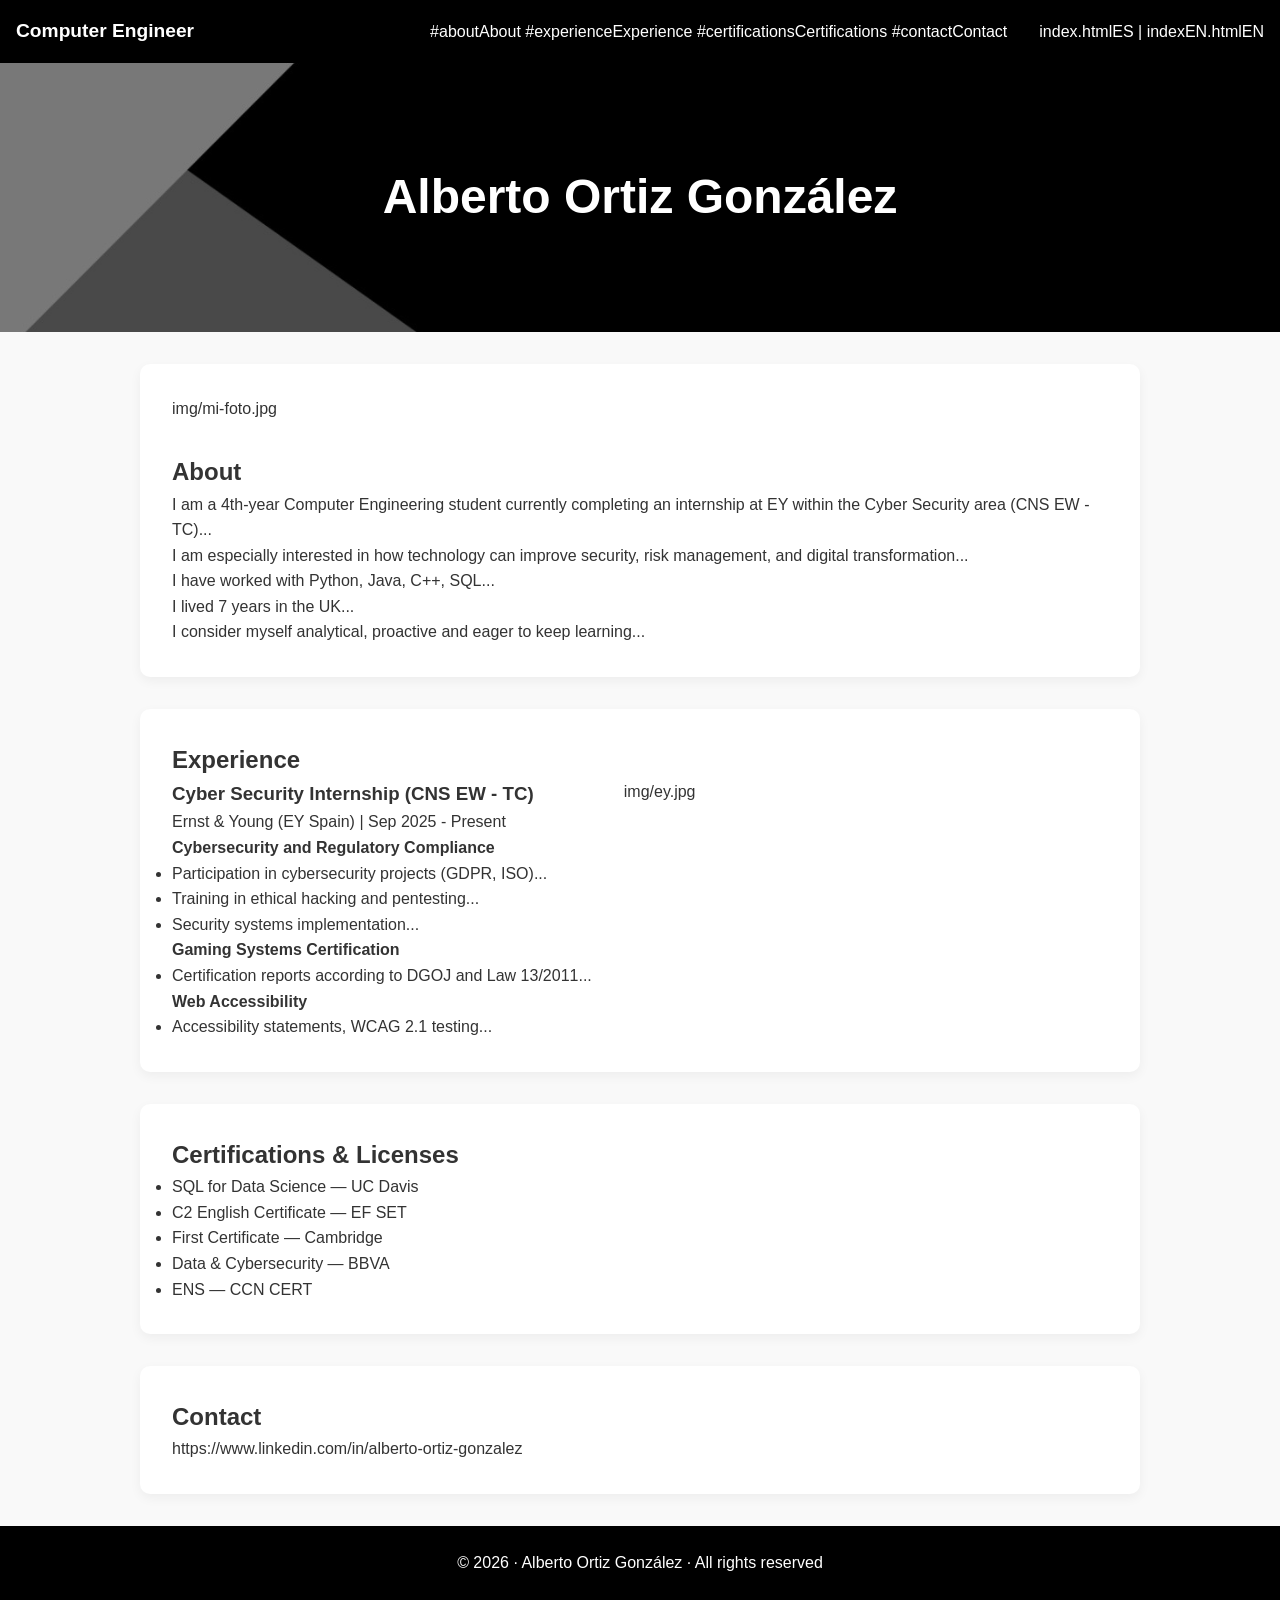
==== commit ae048f32: "Update indexEN.html" ====
--- a/indexEN.html
+++ b/indexEN.html
@@ -5,187 +5,39 @@
 <meta name="viewport" content="width=device-width, initial-scale=1.0">
 <title>Alberto Ortiz González</title>
 
-<!-- Favicon -->
-img/favicon.png
+<link rel="icon" type="image/png" href="img/favicon.png" />
 
-<!-- SEO -->
-<meta name="description" content="Professional portfolio of Alberto Ortiz González, Computer Engineer specialized in Cybersecurity, regulatory compliance, accessibility and pentesting.">
+<meta name="description" content="Professional portfolio of Alberto Ortiz González, Computer Engineer specialized in Cybersecurity, compliance, accessibility and pentesting.">
 <meta name="author" content="Alberto Ortiz González">
 
 <style>
-/* Reset básico */
-* {
-    margin: 0;
-    padding: 0;
-    box-sizing: border-box;
-    font-family: Arial, sans-serif;
-}
-
-body {
-    line-height: 1.6;
-    background-color: #f9f9f9;
-    color: #333;
-}
-
-a {
-    text-decoration: none;
-    color: #fff;
-}
-
-/* Header */
-header {
-    background-color: #000;
-    color: #fff;
-    display: flex;
-    justify-content: space-between;
-    align-items: center;
-    padding: 1rem;
-    position: sticky;
-    top: 0;
-    z-index: 1000;
-}
-
-header .title {
-    font-size: 1.2rem;
-    font-weight: bold;
-}
-
-.nav-links {
-    display: flex;
-    gap: 2rem;
-    align-items: center;
-}
-
-.nav-links a {
-    font-weight: bold;
-    color: #fff;
-}
-
-.nav-links a:hover {
-    text-decoration: underline;
-}
-
-/* Idiomas */
-.lang-switch a {
-    font-weight: bold;
-    color: #fff;
-}
-
-.lang-switch a:hover {
-    text-decoration: underline;
-}
-
-/* Botón hamburguesa */
-.menu-toggle {
-    display: none;
-    flex-direction: column;
-    gap: 4px;
-    cursor: pointer;
-}
-
-.menu-toggle span {
-    width: 25px;
-    height: 3px;
-    background: white;
-}
-
-/* Móvil */
-@media (max-width: 800px) {
-    .menu-toggle {
-        display: flex;
-    }
-
-    .nav-links {
-        display: none;
-        position: absolute;
-        top: 100%;
-        left: 0;
-        width: 100%;
-        background: #000;
-        flex-direction: column;
-        text-align: center;
-        padding: 1rem 0;
-    }
-
-    .nav-links.show {
-        display: flex;
-    }
-
-    .nav-links a {
-        padding: 0.8rem 0;
-        width: 100%;
-    }
-}
-
-/* Hero banner */
-.hero-banner {
-    background-image: url('img/banner.jpeg');
-    background-size: cover;
-    background-position: center;
-    padding: 6rem 1rem;
-    text-align: center;
-    color: #fff;
-    position: relative;
-}
-
-.hero-banner::after {
-    content: "";
-    position: absolute;
-    inset: 0;
-    background: rgba(0,0,0,0.4);
-}
-
-.hero-banner h1 {
-    position: relative;
-    z-index: 2;
-    font-size: 3rem;
-}
-
-/* Secciones */
-section {
-    background: white;
-    max-width: 1000px;
-    margin: 2rem auto;
-    padding: 2rem;
-    border-radius: 10px;
-    box-shadow: 0 4px 12px rgba(0,0,0,0.05);
-}
-
-.about-block,
-.experience-block {
-    display: flex;
-    gap: 2rem;
-    flex-wrap: wrap;
-}
-
-.about-img img,
-.experience-img img {
-    width: 200px;
-    border-radius: 10px;
-    box-shadow: 0 4px 12px rgba(0,0,0,0.1);
-}
-
-.experience-img img {
-    width: 120px;
-}
-
-/* Contact */
-.contact a {
-    background: #000;
-    color: white;
-    padding: 1rem 2rem;
-    display: inline-block;
-    border-radius: 5px;
-    margin-top: 1rem;
-}
-
-/* Footer */
-footer {
-    background: #000;
-    color: white;
-    text-align: center;
-    padding: 1.5rem;
-    margin-top: 2rem;
+/* SAME CSS AS SPANISH VERSION */
+*{margin:0;padding:0;box-sizing:border-box;font-family:Arial,sans-serif}
+body{background:#f9f9f9;color:#333;line-height:1.6}
+a{text-decoration:none;color:#fff}
+header{background:#000;color:#fff;display:flex;justify-content:space-between;align-items:center;padding:1rem;position:sticky;top:0;z-index:1000}
+header .title{font-size:1.2rem;font-weight:bold}
+.nav-links{display:flex;gap:2rem;align-items:center}
+.nav-links a{font-weight:bold;color:#fff}
+.nav-links a:hover{text-decoration:underline}
+.lang-switch a{color:#fff;font-weight:bold}
+.lang-switch a:hover{text-decoration:underline}
+.menu-toggle{display:none;flex-direction:column;cursor:pointer;gap:5px}
+.menu-toggle span{width:25px;height:3px;background:white}
+.hero-banner{background-image:url('img/banner.jpeg');background-size:cover;background-position:center;padding:6rem 1rem;text-align:center;color:white;position:relative}
+.hero-banner::after{content:"";position:absolute;inset:0;background:rgba(0,0,0,0.45)}
+.hero-banner h1{position:relative;z-index:2;font-size:3rem}
+section{background:white;max-width:1000px;margin:2rem auto;padding:2rem;border-radius:10px;box-shadow:0 4px 12px rgba(0,0,0,0.05)}
+.about-block,.experience-block{display:flex;flex-wrap:wrap;gap:2rem}
+.about-img img,.experience-img img{width:200px;border-radius:10px}
+.experience-img img{width:120px}
+.contact a{background:#000;color:white;padding:.8rem 1.5rem;border-radius:5px;margin-top:10px;display:inline-block}
+footer{background:black;color:white;text-align:center;padding:1.5rem;margin-top:2rem}
+@media(max-width:800px){
+.menu-toggle{display:flex}
+.nav-links{display:none;position:absolute;top:100%;left:0;width:100%;background:#000;flex-direction:column;text-align:center;padding:1rem}
+.nav-links.show{display:flex}
+.nav-links a{padding:1rem 0;width:100%}
 }
 </style>
 </head>
@@ -223,11 +75,11 @@
         </div>
         <div>
             <h2>About</h2>
-            <p>I am a 4th-year Computer Engineering student and currently completing an internship at EY within the Cyber Security area (CNS EW - TC). I participate in cybersecurity-related projects, from regulatory compliance (GDPR, ISO, information security) to training in ethical hacking, pentesting and vulnerability analysis.</p>
-            <p>I am particularly interested in how technology can improve security, risk management and digital transformation. I am also motivated by participating in projects where technology provides value to the business through analysis, digital transformation and process optimization.</p>
-            <p>Throughout my studies I have worked with languages such as Python, Java, C++, SQL, VHDL and MATLAB, as well as tools like Power BI and Excel, also applying agile methodologies in various academic projects.</p>
-            <p>I lived for 7 years in the United Kingdom, which gave me fluency in English, a global mindset and adaptability to different environments. I have also worked in sectors such as executive transport (VTC) and hospitality, where I developed skills in customer service, incident resolution, leadership and time management.</p>
-            <p>I consider myself an analytical, proactive person with a strong desire to continue learning and contributing in the field of cybersecurity and technology consulting.</p>
+            <p>I am a 4th-year Computer Engineering student currently completing an internship at EY within the Cyber Security area (CNS EW - TC)...</p>
+            <p>I am especially interested in how technology can improve security, risk management, and digital transformation...</p>
+            <p>I have worked with Python, Java, C++, SQL...</p>
+            <p>I lived 7 years in the UK...</p>
+            <p>I consider myself analytical, proactive and eager to keep learning...</p>
         </div>
     </div>
 </section>
@@ -241,26 +93,19 @@
 
             <h4>Cybersecurity and Regulatory Compliance</h4>
             <ul>
-                <li>Participation in cybersecurity projects including regulatory compliance (GDPR, ISO, information security).</li>
-                <li>Training and collaboration in ethical hacking, pentesting and vulnerability assessment.</li>
-                <li>Monitoring security system implementation and risk management projects.</li>
-                <li>Practical learning within a creative, collaborative and internationally oriented professional environment.</li>
+                <li>Participation in cybersecurity projects (GDPR, ISO)...</li>
+                <li>Training in ethical hacking and pentesting...</li>
+                <li>Security systems implementation...</li>
             </ul>
 
-            <h4>Gaming Systems Security and Certification</h4>
+            <h4>Gaming Systems Certification</h4>
             <ul>
-                <li>Preparation of security and functionality certification reports according to DGOJ and Law 13/2011.</li>
-                <li>Participation in evaluation and validation processes to obtain official certifications.</li>
-                <li>Implementation of ISO 27001-based Information Security Management Systems.</li>
-                <li>Audits of online and onsite gaming systems ensuring compliance with Spanish regulations.</li>
+                <li>Certification reports according to DGOJ and Law 13/2011...</li>
             </ul>
 
-            <h4>Web Accessibility and Compliance</h4>
+            <h4>Web Accessibility</h4>
             <ul>
-                <li>Creation and revision of Accessibility Statements for public organisations.</li>
-                <li>Evaluation of web and mobile accessibility according to WCAG 2.1, Directive (EU) 2016/2102 and RD 1112/2018.</li>
-                <li>Identification of accessibility barriers.</li>
-                <li>Recommendations for continuous improvement of digital accessibility.</li>
+                <li>Accessibility statements, WCAG 2.1 testing...</li>
             </ul>
         </div>
 
@@ -273,11 +118,11 @@
 <section id="certifications">
     <h2>Certifications & Licenses</h2>
     <ul>
-        <li>SQL for Data Science – UC Davis</li>
-        <li>English Certificate (C2 Proficiency) – EF SET</li>
-        <li>First Certificate in English – Cambridge</li>
-        <li>Data & Cybersecurity – BBVA</li>
-        <li>NATIONAL SECURITY SCHEME (RD 311/2022) – CCN CERT</li>
+        <li>SQL for Data Science — UC Davis</li>
+        <li>C2 English Certificate — EF SET</li>
+        <li>First Certificate — Cambridge</li>
+        <li>Data & Cybersecurity — BBVA</li>
+        <li>ENS — CCN CERT</li>
     </ul>
 </section>
 
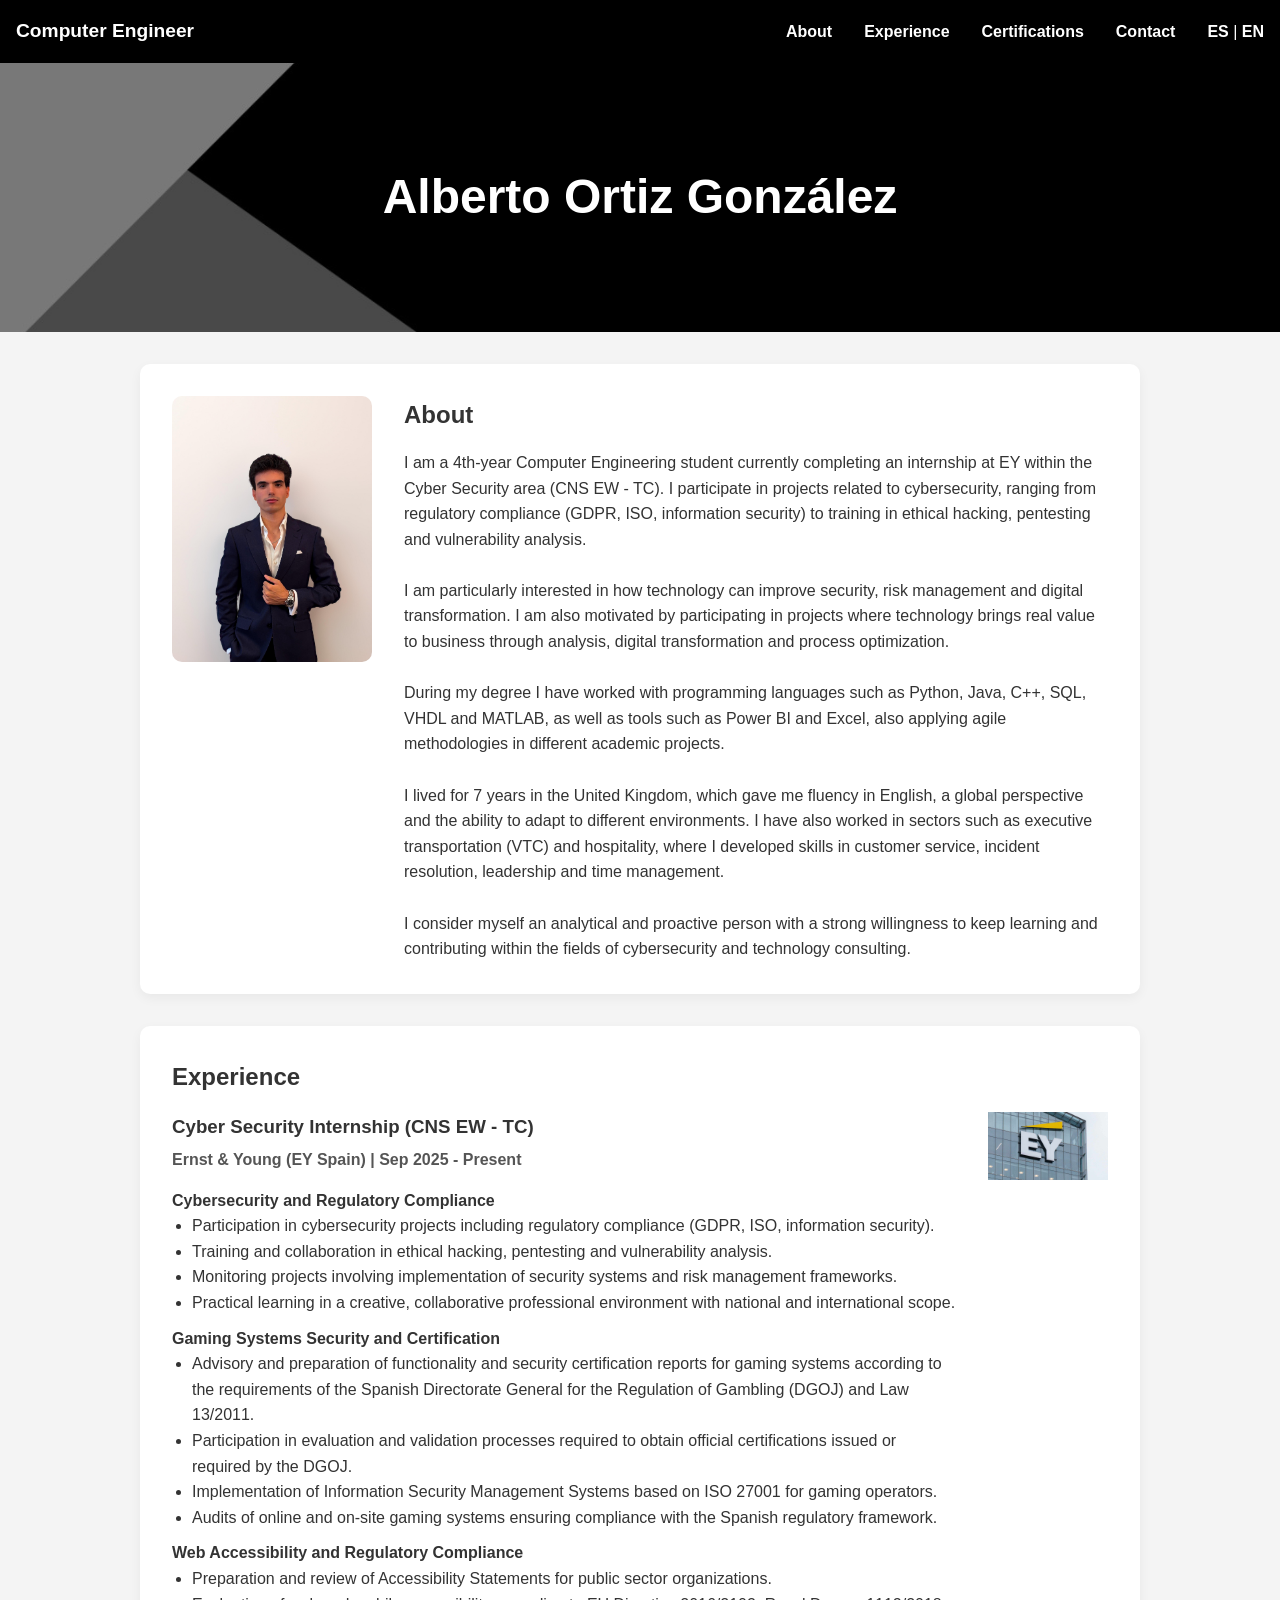
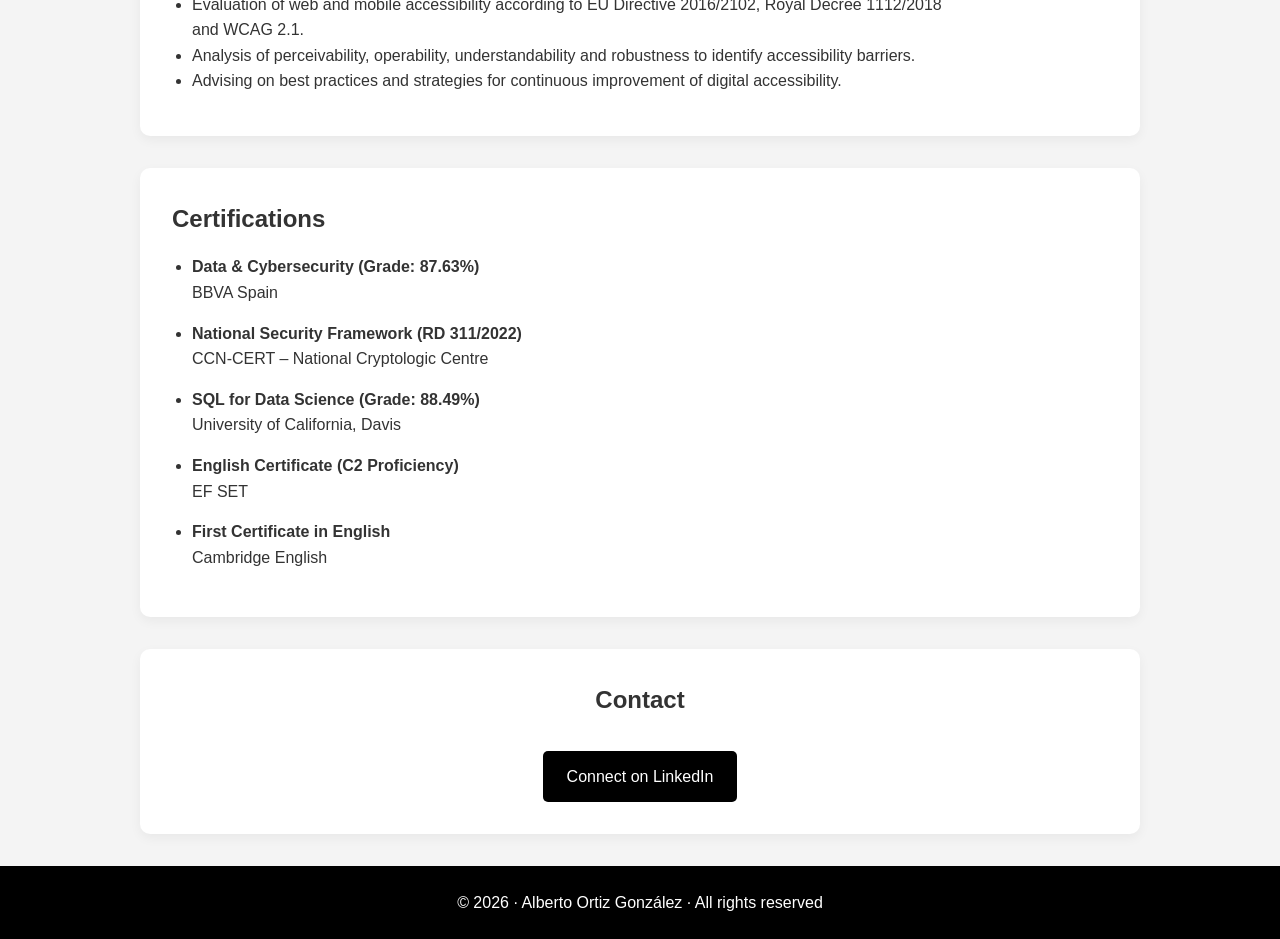
==== commit a9e6274b: "Update indexEN.html with content and structure changes" ====
--- a/indexEN.html
+++ b/indexEN.html
@@ -1,144 +1,465 @@
 <!DOCTYPE html>
 <html lang="en">
 <head>
+
 <meta charset="UTF-8">
 <meta name="viewport" content="width=device-width, initial-scale=1.0">
+
 <title>Alberto Ortiz González</title>
 
-<link rel="icon" type="image/png" href="img/favicon.png" />
-
-<meta name="description" content="Professional portfolio of Alberto Ortiz González, Computer Engineer specialized in Cybersecurity, compliance, accessibility and pentesting.">
+<link rel="icon" type="image/png" href="img/favicon.png">
+
+<meta name="description" content="Professional CV of Alberto Ortiz González, Computer Engineering student specialized in cybersecurity, compliance, web accessibility and pentesting.">
 <meta name="author" content="Alberto Ortiz González">
 
 <style>
-/* SAME CSS AS SPANISH VERSION */
-*{margin:0;padding:0;box-sizing:border-box;font-family:Arial,sans-serif}
-body{background:#f9f9f9;color:#333;line-height:1.6}
-a{text-decoration:none;color:#fff}
-header{background:#000;color:#fff;display:flex;justify-content:space-between;align-items:center;padding:1rem;position:sticky;top:0;z-index:1000}
-header .title{font-size:1.2rem;font-weight:bold}
-.nav-links{display:flex;gap:2rem;align-items:center}
-.nav-links a{font-weight:bold;color:#fff}
-.nav-links a:hover{text-decoration:underline}
-.lang-switch a{color:#fff;font-weight:bold}
-.lang-switch a:hover{text-decoration:underline}
-.menu-toggle{display:none;flex-direction:column;cursor:pointer;gap:5px}
-.menu-toggle span{width:25px;height:3px;background:white}
-.hero-banner{background-image:url('img/banner.jpeg');background-size:cover;background-position:center;padding:6rem 1rem;text-align:center;color:white;position:relative}
-.hero-banner::after{content:"";position:absolute;inset:0;background:rgba(0,0,0,0.45)}
-.hero-banner h1{position:relative;z-index:2;font-size:3rem}
-section{background:white;max-width:1000px;margin:2rem auto;padding:2rem;border-radius:10px;box-shadow:0 4px 12px rgba(0,0,0,0.05)}
-.about-block,.experience-block{display:flex;flex-wrap:wrap;gap:2rem}
-.about-img img,.experience-img img{width:200px;border-radius:10px}
-.experience-img img{width:120px}
-.contact a{background:#000;color:white;padding:.8rem 1.5rem;border-radius:5px;margin-top:10px;display:inline-block}
-footer{background:black;color:white;text-align:center;padding:1.5rem;margin-top:2rem}
+
+/* RESET */
+
+*{
+margin:0;
+padding:0;
+box-sizing:border-box;
+font-family:Arial, sans-serif;
+}
+
+body{
+background:#f4f4f4;
+color:#333;
+line-height:1.6;
+}
+
+/* HEADER */
+
+header{
+background:#000;
+color:#fff;
+display:flex;
+justify-content:space-between;
+align-items:center;
+padding:1rem;
+position:sticky;
+top:0;
+z-index:1000;
+}
+
+.title{
+font-weight:bold;
+font-size:1.2rem;
+}
+
+.nav-links{
+display:flex;
+gap:2rem;
+align-items:center;
+}
+
+.nav-links a{
+color:white;
+font-weight:bold;
+text-decoration:none;
+}
+
+.nav-links a:hover{
+text-decoration:underline;
+}
+
+/* MENU MOBILE */
+
+.menu-toggle{
+display:none;
+flex-direction:column;
+cursor:pointer;
+gap:5px;
+}
+
+.menu-toggle span{
+width:25px;
+height:3px;
+background:white;
+}
+
+/* HERO */
+
+.hero-banner{
+background:url('img/banner.jpeg') center/cover no-repeat;
+padding:6rem 1rem;
+text-align:center;
+color:white;
+position:relative;
+}
+
+.hero-banner::after{
+content:"";
+position:absolute;
+inset:0;
+background:rgba(0,0,0,0.45);
+}
+
+.hero-banner h1{
+position:relative;
+z-index:2;
+font-size:3rem;
+}
+
+/* SECTIONS */
+
+section{
+background:white;
+max-width:1000px;
+margin:2rem auto;
+padding:2rem;
+border-radius:10px;
+box-shadow:0 4px 12px rgba(0,0,0,0.05);
+}
+
+h2{
+margin-bottom:1rem;
+}
+
+/* ABOUT */
+
+.about-block{
+display:flex;
+gap:2rem;
+align-items:flex-start;
+flex-wrap:wrap;
+}
+
+.about-img{
+flex:0 0 200px;
+}
+
+.about-img img{
+width:200px;
+border-radius:10px;
+}
+
+.about-text{
+flex:1;
+}
+
+/* EXPERIENCE */
+
+.experience-block{
+display:flex;
+gap:2rem;
+flex-wrap:wrap;
+}
+
+.experience-text{
+flex:1;
+}
+
+.experience-img{
+display:flex;
+align-items:flex-start;
+}
+
+.experience-img img{
+width:120px;
+}
+
+.experience-block h3{
+margin-bottom:5px;
+}
+
+.experience-company{
+font-weight:bold;
+color:#555;
+margin-bottom:15px;
+}
+
+.experience-block ul{
+margin-left:20px;
+margin-bottom:10px;
+}
+
+/* CERTIFICATIONS */
+
+.certifications ul{
+margin-left:20px;
+}
+
+.certifications li{
+margin-bottom:15px;
+}
+
+/* CONTACT */
+
+.contact{
+text-align:center;
+}
+
+.contact a{
+background:black;
+color:white;
+padding:0.8rem 1.5rem;
+display:inline-block;
+border-radius:5px;
+margin-top:15px;
+text-decoration:none;
+}
+
+.contact a:hover{
+opacity:0.85;
+}
+
+/* FOOTER */
+
+footer{
+background:black;
+color:white;
+text-align:center;
+padding:1.5rem;
+margin-top:2rem;
+}
+
+/* MOBILE */
+
 @media(max-width:800px){
-.menu-toggle{display:flex}
-.nav-links{display:none;position:absolute;top:100%;left:0;width:100%;background:#000;flex-direction:column;text-align:center;padding:1rem}
-.nav-links.show{display:flex}
-.nav-links a{padding:1rem 0;width:100%}
-}
+
+.menu-toggle{
+display:flex;
+}
+
+.nav-links{
+position:absolute;
+top:100%;
+left:0;
+width:100%;
+background:black;
+flex-direction:column;
+text-align:center;
+padding:1rem;
+display:none;
+}
+
+.nav-links.show{
+display:flex;
+}
+
+.nav-links a{
+width:100%;
+padding:1rem 0;
+}
+
+.about-block{
+flex-direction:column;
+align-items:center;
+text-align:center;
+}
+
+.about-img img{
+width:160px;
+}
+
+.experience-block{
+flex-direction:column;
+}
+
+.experience-img{
+justify-content:center;
+margin-top:15px;
+}
+
+}
+
 </style>
 </head>
 
 <body>
 
 <header>
-    <div class="title">Computer Engineer</div>
-
-    <div class="menu-toggle" onclick="toggleMenu()">
-        <span></span><span></span><span></span>
-    </div>
-
-    <nav class="nav-links">
-        #aboutAbout</a>
-        #experienceExperience</a>
-        #certificationsCertifications</a>
-        #contactContact</a>
-
-        <div class="lang-switch">
-            index.htmlES</a> |
-            indexEN.htmlEN</a>
-        </div>
-    </nav>
+
+<div class="title">Computer Engineer</div>
+
+<div class="menu-toggle" onclick="toggleMenu()">
+<span></span>
+<span></span>
+<span></span>
+</div>
+
+<nav class="nav-links">
+
+<a href="#about">About</a>
+<a href="#experience">Experience</a>
+<a href="#certifications">Certifications</a>
+<a href="#contact">Contact</a>
+
+<div>
+<a href="index.html">ES</a> |
+<a href="indexEN.html">EN</a>
+</div>
+
+</nav>
+
 </header>
 
+
 <div class="hero-banner">
-    <h1>Alberto Ortiz González</h1>
-</div>
+<h1>Alberto Ortiz González</h1>
+</div>
+
 
 <section id="about">
-    <div class="about-block">
-        <div class="about-img">
-            img/mi-foto.jpg
-        </div>
-        <div>
-            <h2>About</h2>
-            <p>I am a 4th-year Computer Engineering student currently completing an internship at EY within the Cyber Security area (CNS EW - TC)...</p>
-            <p>I am especially interested in how technology can improve security, risk management, and digital transformation...</p>
-            <p>I have worked with Python, Java, C++, SQL...</p>
-            <p>I lived 7 years in the UK...</p>
-            <p>I consider myself analytical, proactive and eager to keep learning...</p>
-        </div>
-    </div>
+
+<div class="about-block">
+
+<div class="about-img">
+<img src="img/mi-foto.jpg" alt="Photo Alberto Ortiz">
+</div>
+
+<div class="about-text">
+
+<h2>About</h2>
+
+<p>
+I am a 4th-year Computer Engineering student currently completing an internship at EY within the Cyber Security area (CNS EW - TC). I participate in projects related to cybersecurity, ranging from regulatory compliance (GDPR, ISO, information security) to training in ethical hacking, pentesting and vulnerability analysis.
+</p>
+
+<br>
+
+<p>
+I am particularly interested in how technology can improve security, risk management and digital transformation. I am also motivated by participating in projects where technology brings real value to business through analysis, digital transformation and process optimization.
+</p>
+
+<br>
+
+<p>
+During my degree I have worked with programming languages such as Python, Java, C++, SQL, VHDL and MATLAB, as well as tools such as Power BI and Excel, also applying agile methodologies in different academic projects.
+</p>
+
+<br>
+
+<p>
+I lived for 7 years in the United Kingdom, which gave me fluency in English, a global perspective and the ability to adapt to different environments. I have also worked in sectors such as executive transportation (VTC) and hospitality, where I developed skills in customer service, incident resolution, leadership and time management.
+</p>
+
+<br>
+
+<p>
+I consider myself an analytical and proactive person with a strong willingness to keep learning and contributing within the fields of cybersecurity and technology consulting.
+</p>
+
+</div>
+</div>
+
 </section>
 
+
 <section id="experience">
-    <h2>Experience</h2>
-    <div class="experience-block">
-        <div>
-            <h3>Cyber Security Internship (CNS EW - TC)</h3>
-            <p>Ernst & Young (EY Spain) | Sep 2025 - Present</p>
-
-            <h4>Cybersecurity and Regulatory Compliance</h4>
-            <ul>
-                <li>Participation in cybersecurity projects (GDPR, ISO)...</li>
-                <li>Training in ethical hacking and pentesting...</li>
-                <li>Security systems implementation...</li>
-            </ul>
-
-            <h4>Gaming Systems Certification</h4>
-            <ul>
-                <li>Certification reports according to DGOJ and Law 13/2011...</li>
-            </ul>
-
-            <h4>Web Accessibility</h4>
-            <ul>
-                <li>Accessibility statements, WCAG 2.1 testing...</li>
-            </ul>
-        </div>
-
-        <div class="experience-img">
-            img/ey.jpg
-        </div>
-    </div>
+
+<h2>Experience</h2>
+
+<div class="experience-block">
+
+<div class="experience-text">
+
+<h3>Cyber Security Internship (CNS EW - TC)</h3>
+
+<p class="experience-company">
+Ernst & Young (EY Spain) | Sep 2025 - Present
+</p>
+
+<h4>Cybersecurity and Regulatory Compliance</h4>
+
+<ul>
+<li>Participation in cybersecurity projects including regulatory compliance (GDPR, ISO, information security).</li>
+<li>Training and collaboration in ethical hacking, pentesting and vulnerability analysis.</li>
+<li>Monitoring projects involving implementation of security systems and risk management frameworks.</li>
+<li>Practical learning in a creative, collaborative professional environment with national and international scope.</li>
+</ul>
+
+<h4>Gaming Systems Security and Certification</h4>
+
+<ul>
+<li>Advisory and preparation of functionality and security certification reports for gaming systems according to the requirements of the Spanish Directorate General for the Regulation of Gambling (DGOJ) and Law 13/2011.</li>
+<li>Participation in evaluation and validation processes required to obtain official certifications issued or required by the DGOJ.</li>
+<li>Implementation of Information Security Management Systems based on ISO 27001 for gaming operators.</li>
+<li>Audits of online and on-site gaming systems ensuring compliance with the Spanish regulatory framework.</li>
+</ul>
+
+<h4>Web Accessibility and Regulatory Compliance</h4>
+
+<ul>
+<li>Preparation and review of Accessibility Statements for public sector organizations.</li>
+<li>Evaluation of web and mobile accessibility according to EU Directive 2016/2102, Royal Decree 1112/2018 and WCAG 2.1.</li>
+<li>Analysis of perceivability, operability, understandability and robustness to identify accessibility barriers.</li>
+<li>Advising on best practices and strategies for continuous improvement of digital accessibility.</li>
+</ul>
+
+</div>
+
+<div class="experience-img">
+<img src="img/ey.jpg" alt="EY Logo">
+</div>
+
+</div>
+
 </section>
 
-<section id="certifications">
-    <h2>Certifications & Licenses</h2>
-    <ul>
-        <li>SQL for Data Science — UC Davis</li>
-        <li>C2 English Certificate — EF SET</li>
-        <li>First Certificate — Cambridge</li>
-        <li>Data & Cybersecurity — BBVA</li>
-        <li>ENS — CCN CERT</li>
-    </ul>
+
+<section id="certifications" class="certifications">
+
+<h2>Certifications</h2>
+
+<ul>
+
+<li>
+<strong>Data & Cybersecurity (Grade: 87.63%)</strong><br>
+BBVA Spain
+</li>
+
+<li>
+<strong>National Security Framework (RD 311/2022)</strong><br>
+CCN-CERT – National Cryptologic Centre
+</li>
+
+<li>
+<strong>SQL for Data Science (Grade: 88.49%)</strong><br>
+University of California, Davis
+</li>
+
+<li>
+<strong>English Certificate (C2 Proficiency)</strong><br>
+EF SET
+</li>
+
+<li>
+<strong>First Certificate in English</strong><br>
+Cambridge English
+</li>
+
+</ul>
+
 </section>
 
+
 <section id="contact" class="contact">
-    <h2>Contact</h2>
-    https://www.linkedin.com/in/alberto-ortiz-gonzalez
+
+<h2>Contact</h2>
+
+<a href="https://www.linkedin.com/in/alberto-ortiz-gonzalez" target="_blank">
+Connect on LinkedIn
+</a>
+
 </section>
 
+
 <footer>
-    © 2026 · Alberto Ortiz González · All rights reserved
+
+© 2026 · Alberto Ortiz González · All rights reserved
+
 </footer>
 
+
 <script>
-function toggleMenu() {
-    document.querySelector('.nav-links').classList.toggle('show');
-}
+
+function toggleMenu(){
+document.querySelector('.nav-links').classList.toggle('show');
+}
+
 </script>
 
 </body>
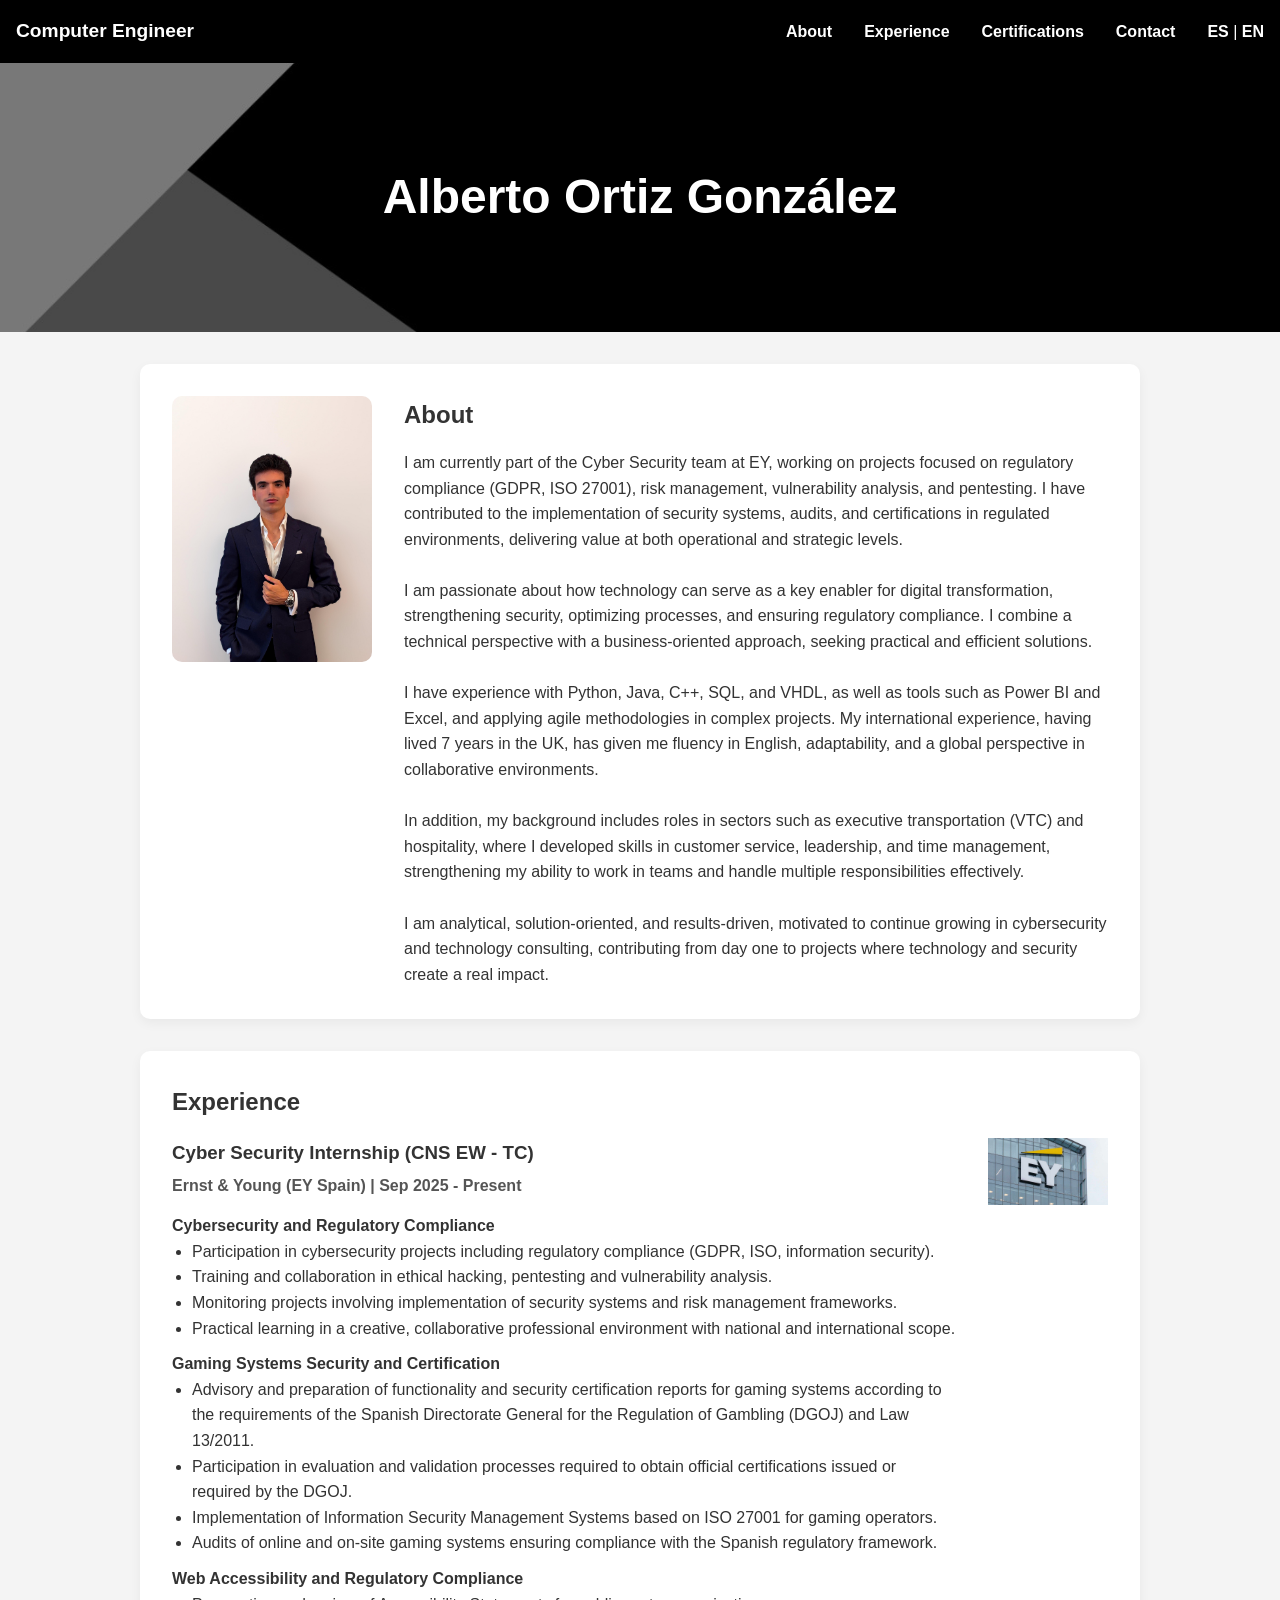
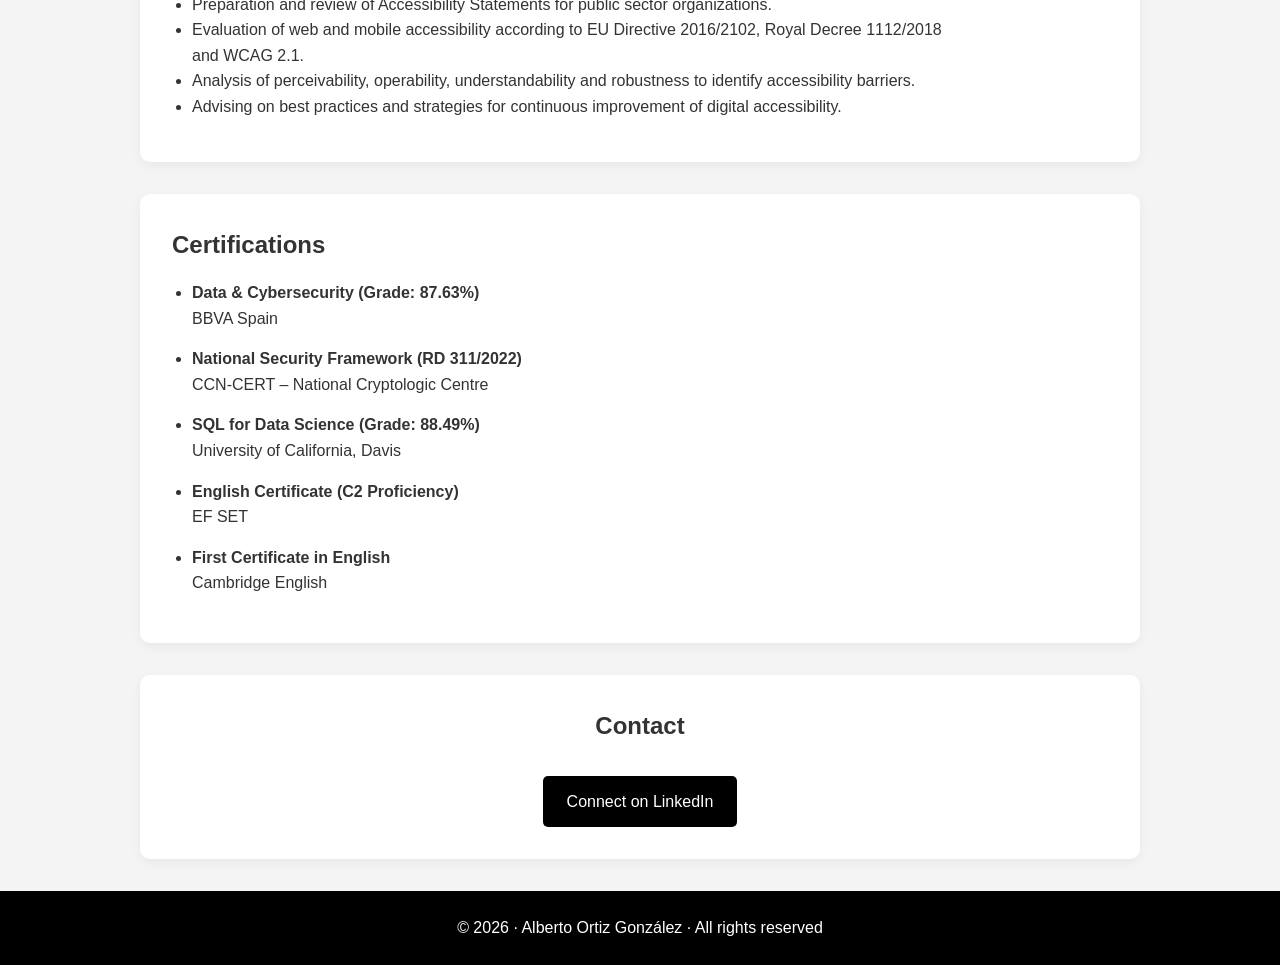
==== commit fefa9769: "Revise personal description in indexEN.html" ====
--- a/indexEN.html
+++ b/indexEN.html
@@ -315,31 +315,31 @@
 <h2>About</h2>
 
 <p>
-I am a 4th-year Computer Engineering student currently completing an internship at EY within the Cyber Security area (CNS EW - TC). I participate in projects related to cybersecurity, ranging from regulatory compliance (GDPR, ISO, information security) to training in ethical hacking, pentesting and vulnerability analysis.
+I am currently part of the Cyber Security team at EY, working on projects focused on regulatory compliance (GDPR, ISO 27001), risk management, vulnerability analysis, and pentesting. I have contributed to the implementation of security systems, audits, and certifications in regulated environments, delivering value at both operational and strategic levels.
 </p>
 
 <br>
 
 <p>
-I am particularly interested in how technology can improve security, risk management and digital transformation. I am also motivated by participating in projects where technology brings real value to business through analysis, digital transformation and process optimization.
+I am passionate about how technology can serve as a key enabler for digital transformation, strengthening security, optimizing processes, and ensuring regulatory compliance. I combine a technical perspective with a business-oriented approach, seeking practical and efficient solutions.
 </p>
 
 <br>
 
 <p>
-During my degree I have worked with programming languages such as Python, Java, C++, SQL, VHDL and MATLAB, as well as tools such as Power BI and Excel, also applying agile methodologies in different academic projects.
+I have experience with Python, Java, C++, SQL, and VHDL, as well as tools such as Power BI and Excel, and applying agile methodologies in complex projects. My international experience, having lived 7 years in the UK, has given me fluency in English, adaptability, and a global perspective in collaborative environments.
 </p>
 
 <br>
 
 <p>
-I lived for 7 years in the United Kingdom, which gave me fluency in English, a global perspective and the ability to adapt to different environments. I have also worked in sectors such as executive transportation (VTC) and hospitality, where I developed skills in customer service, incident resolution, leadership and time management.
+In addition, my background includes roles in sectors such as executive transportation (VTC) and hospitality, where I developed skills in customer service, leadership, and time management, strengthening my ability to work in teams and handle multiple responsibilities effectively.
 </p>
 
 <br>
 
 <p>
-I consider myself an analytical and proactive person with a strong willingness to keep learning and contributing within the fields of cybersecurity and technology consulting.
+I am analytical, solution-oriented, and results-driven, motivated to continue growing in cybersecurity and technology consulting, contributing from day one to projects where technology and security create a real impact.
 </p>
 
 </div>
@@ -460,6 +460,14 @@
 document.querySelector('.nav-links').classList.toggle('show');
 }
 
+const navLinks = document.querySelectorAll('.nav-links a');
+
+navLinks.forEach(link => {
+link.addEventListener('click', () => {
+document.querySelector('.nav-links').classList.remove('show');
+});
+});
+
 </script>
 
 </body>
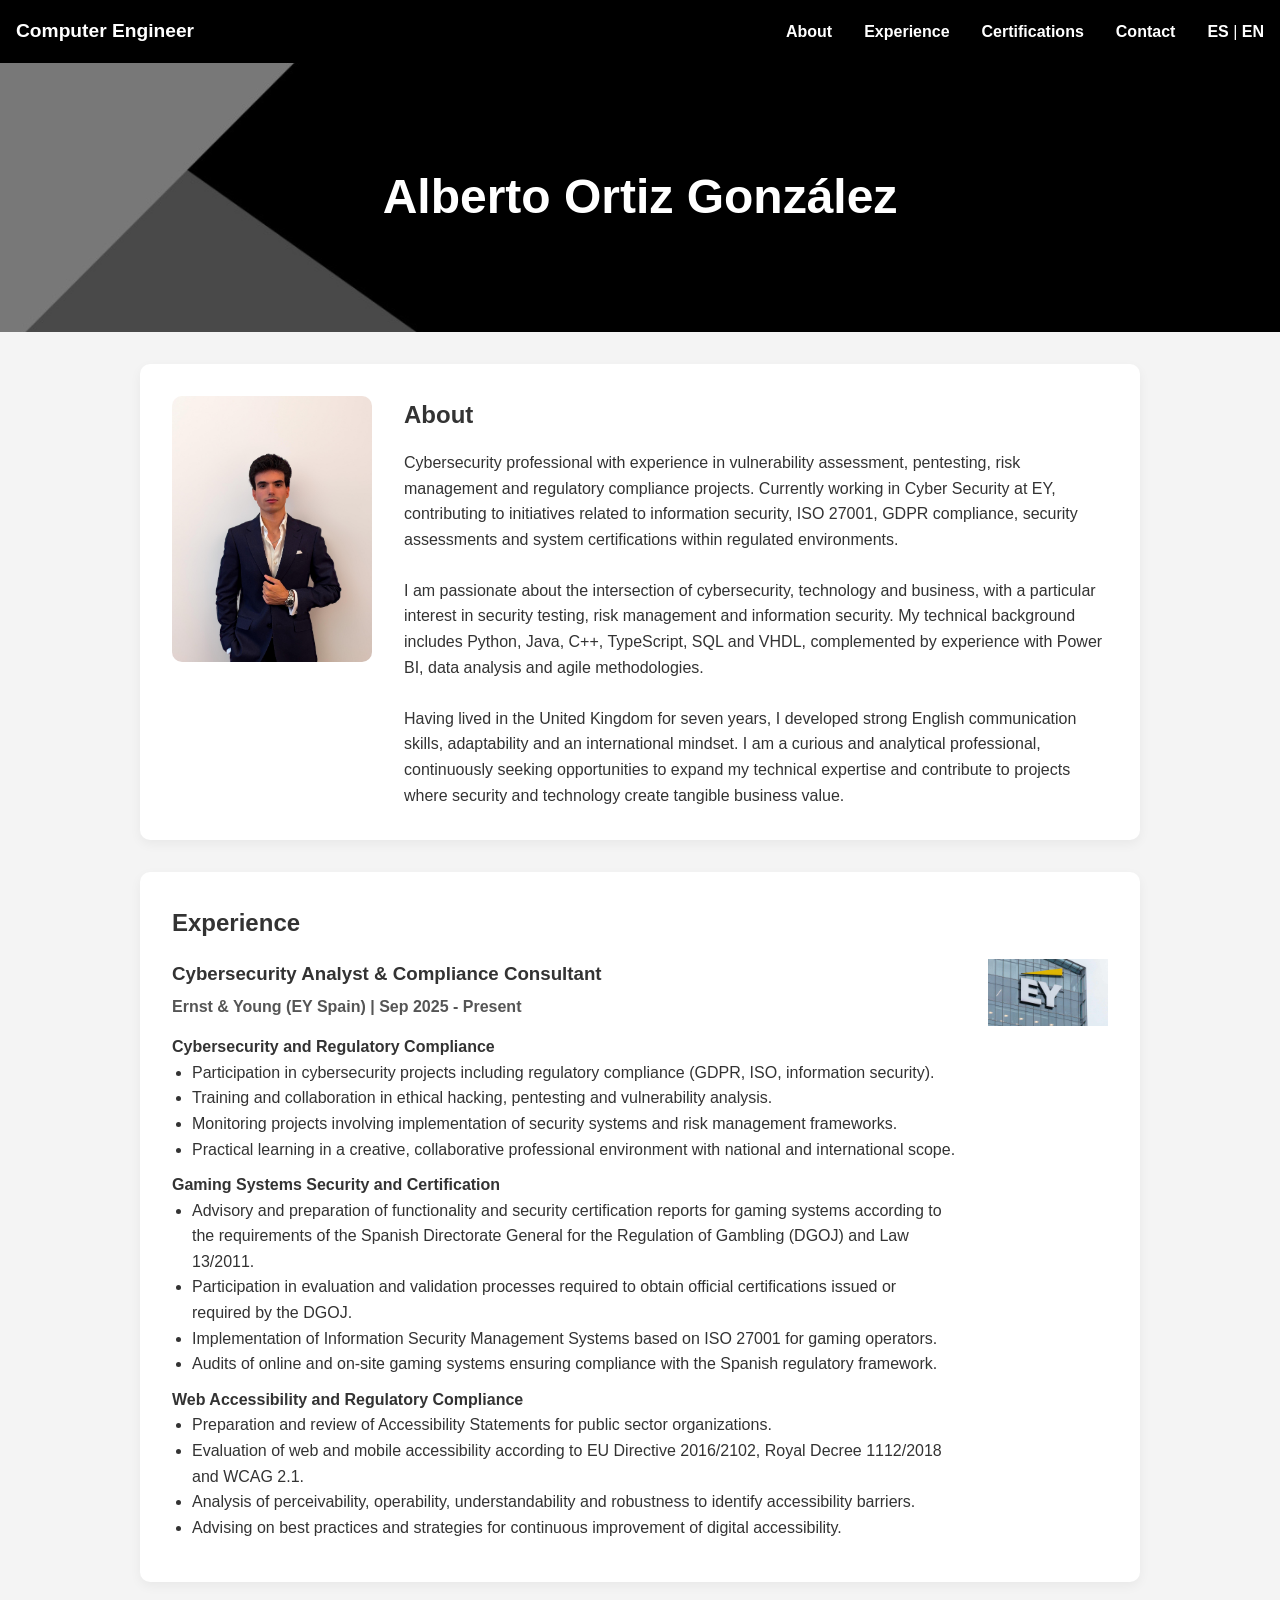
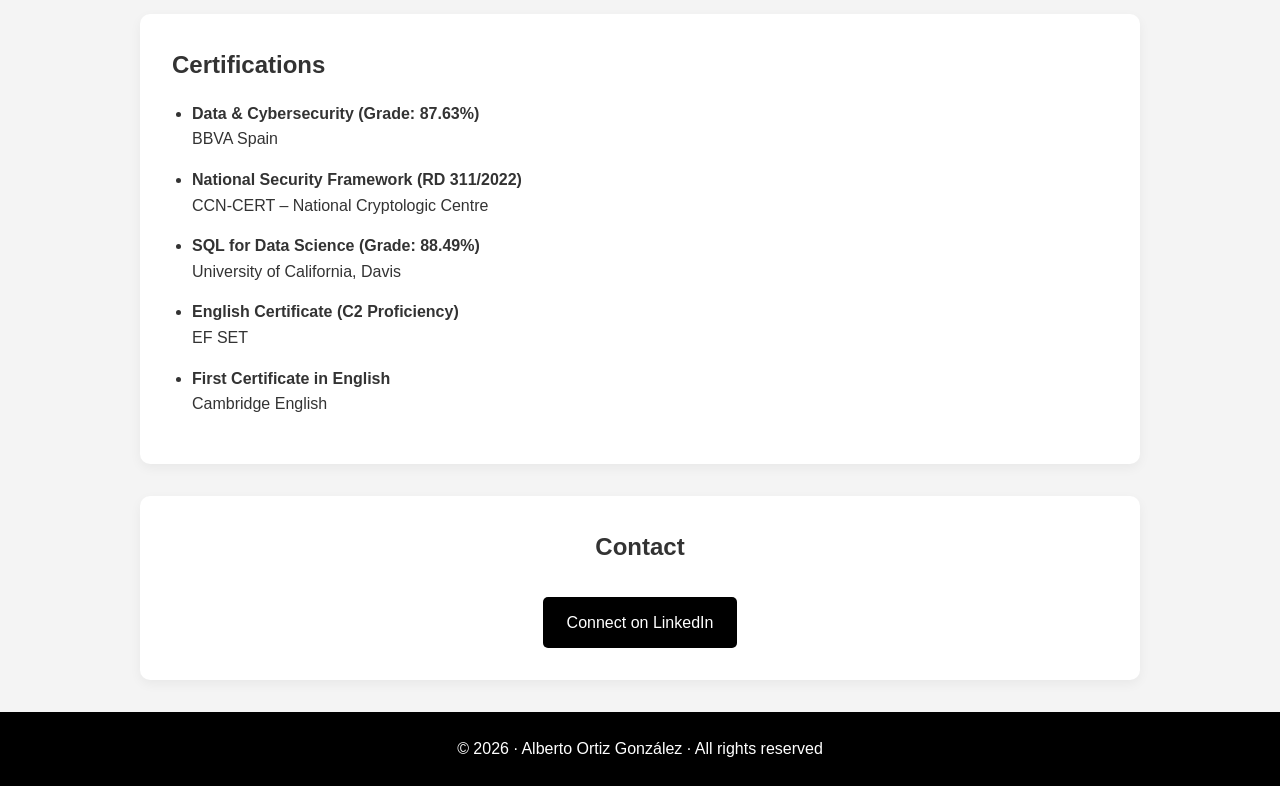
==== commit 2fa7aa89: "Revise professional summary in indexEN.html" ====
--- a/indexEN.html
+++ b/indexEN.html
@@ -315,33 +315,21 @@
 <h2>About</h2>
 
 <p>
-I am currently part of the Cyber Security team at EY, working on projects focused on regulatory compliance (GDPR, ISO 27001), risk management, vulnerability analysis, and pentesting. I have contributed to the implementation of security systems, audits, and certifications in regulated environments, delivering value at both operational and strategic levels.
+Cybersecurity professional with experience in vulnerability assessment, pentesting, risk management and regulatory compliance projects. Currently working in Cyber Security at EY, contributing to initiatives related to information security, ISO 27001, GDPR compliance, security assessments and system certifications within regulated environments.
 </p>
 
 <br>
 
 <p>
-I am passionate about how technology can serve as a key enabler for digital transformation, strengthening security, optimizing processes, and ensuring regulatory compliance. I combine a technical perspective with a business-oriented approach, seeking practical and efficient solutions.
+I am passionate about the intersection of cybersecurity, technology and business, with a particular interest in security testing, risk management and information security. My technical background includes Python, Java, C++, TypeScript, SQL and VHDL, complemented by experience with Power BI, data analysis and agile methodologies.
 </p>
 
 <br>
 
 <p>
-I have experience with Python, Java, C++, SQL, and VHDL, as well as tools such as Power BI and Excel, and applying agile methodologies in complex projects. My international experience, having lived 7 years in the UK, has given me fluency in English, adaptability, and a global perspective in collaborative environments.
+Having lived in the United Kingdom for seven years, I developed strong English communication skills, adaptability and an international mindset. I am a curious and analytical professional, continuously seeking opportunities to expand my technical expertise and contribute to projects where security and technology create tangible business value.
 </p>
 
-<br>
-
-<p>
-In addition, my background includes roles in sectors such as executive transportation (VTC) and hospitality, where I developed skills in customer service, leadership, and time management, strengthening my ability to work in teams and handle multiple responsibilities effectively.
-</p>
-
-<br>
-
-<p>
-I am analytical, solution-oriented, and results-driven, motivated to continue growing in cybersecurity and technology consulting, contributing from day one to projects where technology and security create a real impact.
-</p>
-
 </div>
 </div>
 
@@ -356,7 +344,7 @@
 
 <div class="experience-text">
 
-<h3>Cyber Security Internship (CNS EW - TC)</h3>
+<h3>Cybersecurity Analyst & Compliance Consultant</h3>
 
 <p class="experience-company">
 Ernst & Young (EY Spain) | Sep 2025 - Present
